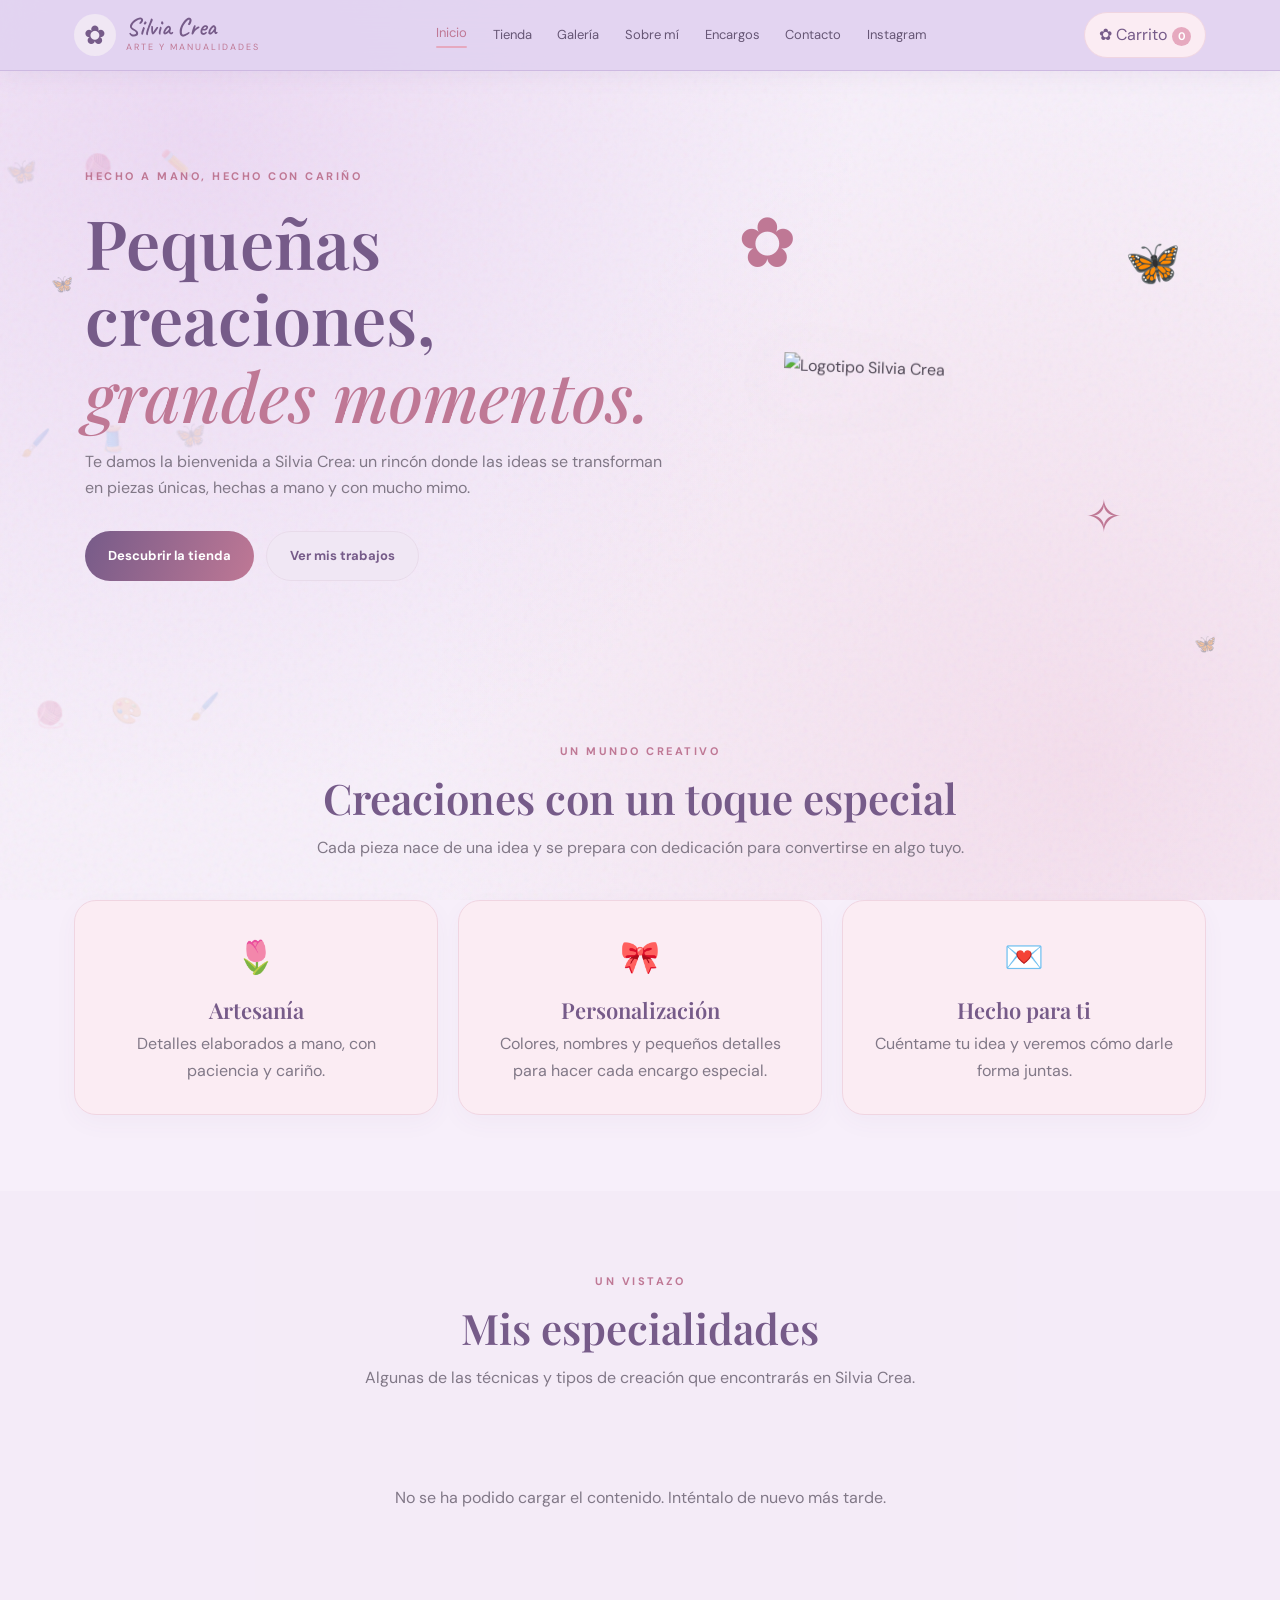
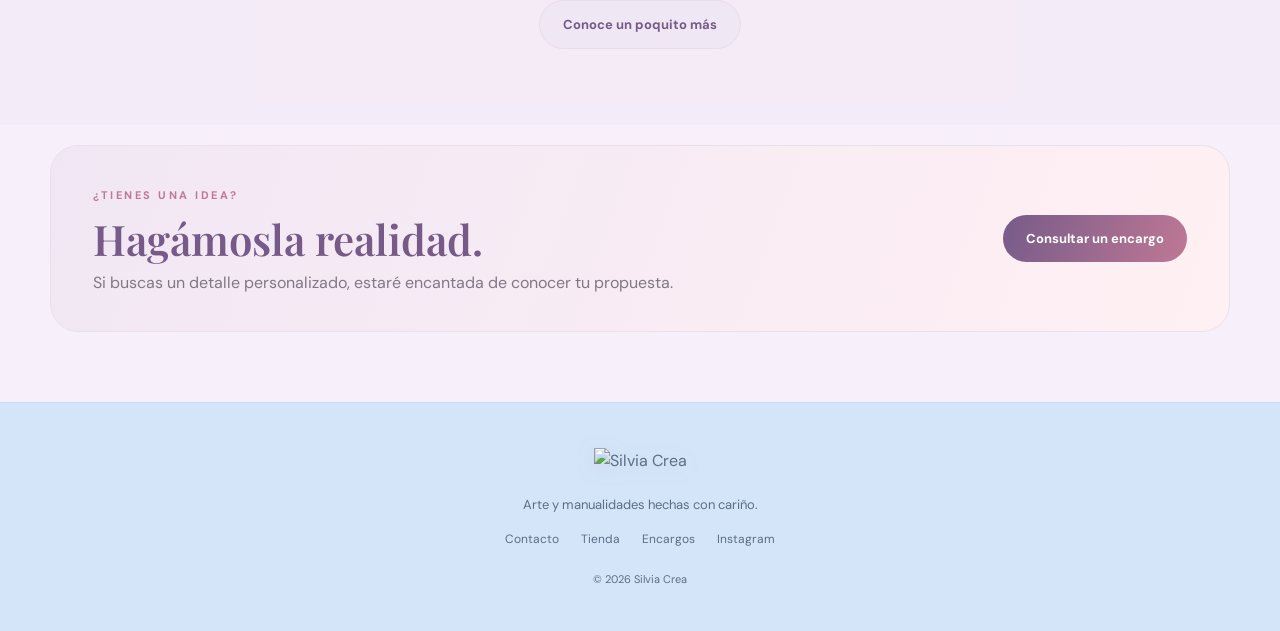
==== index.html @ 859cb77c "Add files via upload" ====
<!doctype html>
<html lang="es">
<head>
 <meta charset="utf-8">
 <meta name="viewport" content="width=device-width, initial-scale=1">
 <meta name="theme-color" content="#fbf5fb">
 <meta name="description" content="Silvia Crea: arte, manualidades y creaciones personalizadas hechas a mano.">
 <title>Inicio | Silvia Crea</title>
 <link rel="preconnect" href="https://fonts.googleapis.com">
 <link rel="preconnect" href="https://fonts.gstatic.com" crossorigin>
 <link href="https://fonts.googleapis.com/css2?family=DM+Sans:wght@400;500;600;700&family=Playfair+Display:ital,wght@0,500;0,600;0,700;1,500;1,600&family=Caveat:wght@500;600;700&display=swap" rel="stylesheet">
 <link rel="stylesheet" href="css/estilos.css">
</head>
<body data-page="home">

<a class="skip-link" href="#contenido">Saltar al contenido</a>
<header class="site-header">
 <div class="header-inner">
 <a class="brand" href="index.html" aria-label="Silvia Crea, inicio"><span class="brand-mark">✿</span><span><strong>Silvia Crea</strong><small>Arte y manualidades</small></span></a>
 <button class="menu-toggle" type="button" aria-expanded="false" aria-label="Abrir menú"><span></span><span></span><span></span></button>
 <nav class="main-nav" aria-label="Navegación principal"><a href="index.html" aria-current="page">Inicio</a><a href="tienda.html">Tienda</a><a href="galeria.html">Galería</a><a href="sobre-mi.html">Sobre mí</a><a href="encargos.html">Encargos</a><a href="contacto.html">Contacto</a><a href="https://www.instagram.com/silviiacrea" target="_blank" rel="noopener noreferrer">Instagram</a></nav>
 <button class="cart-trigger" type="button" data-open-cart aria-label="Abrir carrito">♡ <span>Carrito</span><b class="cart-count">0</b></button>
 </div>
</header>

<main id="contenido">
<section class="hero">
 <div class="hero-copy">
 <span class="eyebrow">Hecho a mano, hecho con cariño</span>
 <h1>Pequeñas creaciones,<br><em>grandes momentos.</em></h1>
 <p>Te damos la bienvenida a Silvia Crea: un rincón donde las ideas se transforman en piezas únicas, hechas a mano y con mucho mimo.</p>
 <div class="hero-actions"><a class="btn btn-primary" href="tienda.html">Descubrir la tienda</a><a class="btn btn-soft" href="galeria.html">Ver mis trabajos</a></div>
 </div>
 <div class="hero-art" aria-label="Ilustración decorativa artesanal"><span class="art-flower">✿</span><span class="art-butterfly">🦋</span><img src="https://i.imgur.com/F84jcJa.png" alt="Logotipo Silvia Crea" class="hero-logo"><span class="art-spark">✧</span></div>
</section>
<section class="section intro-section">
 <div class="section-heading"><span class="eyebrow">Un mundo creativo</span><h2>Creaciones con un toque especial</h2><p>Cada pieza nace de una idea y se prepara con dedicación para convertirse en algo tuyo.</p></div>
 <div class="feature-grid">
 <article class="feature-card"><span>🌷</span><h3>Artesanía</h3><p>Detalles elaborados a mano, con paciencia y cariño.</p></article>
 <article class="feature-card"><span>🎀</span><h3>Personalización</h3><p>Colores, nombres y pequeños detalles para hacer cada encargo especial.</p></article>
 <article class="feature-card"><span>💌</span><h3>Hecho para ti</h3><p>Cuéntame tu idea y veremos cómo darle forma juntas.</p></article>
 </div>
</section>
<section class="section tinted">
 <div class="section-heading"><span class="eyebrow">Un vistazo</span><h2>Mis especialidades</h2><p>Algunas de las técnicas y tipos de creación que encontrarás en Silvia Crea.</p></div>
 <div id="specialties-grid" class="card-grid"><p class="loading-note">Cargando especialidades…</p></div>
 <div class="center-action"><a class="btn btn-soft" href="sobre-mi.html">Conoce un poquito más</a></div>
</section>
<section class="section cta-band"><div><span class="eyebrow">¿Tienes una idea?</span><h2>Hagámosla realidad.</h2><p>Si buscas un detalle personalizado, estaré encantada de conocer tu propuesta.</p></div><a class="btn btn-primary" href="encargos.html">Consultar un encargo</a></section>
</main>

<footer class="site-footer">
 <a class="footer-brand-img" href="index.html" aria-label="Inicio Silvia Crea"><img src="https://i.imgur.com/F84jcJa.png" alt="Silvia Crea" class="footer-logo"></a>
 <p>Arte y manualidades hechas con cariño.</p>
 <div class="footer-links"><a href="contacto.html">Contacto</a><a href="tienda.html">Tienda</a><a href="encargos.html">Encargos</a><a href="https://www.instagram.com/silviiacrea" target="_blank" rel="noopener noreferrer">Instagram</a></div>
 <small>© <span id="year"></span> Silvia Crea</small>
</footer>

<div class="butterfly butterfly-one" aria-hidden="true">🦋</div><div class="butterfly butterfly-two" aria-hidden="true">🦋</div>
<div class="drawer-backdrop" data-close-cart></div>
<aside class="cart-drawer" aria-label="Carrito" aria-hidden="true">
 <div class="drawer-head"><div><span class="eyebrow">Tus favoritos</span><h2>Mi carrito</h2></div><button type="button" class="icon-button" data-close-cart aria-label="Cerrar carrito">×</button></div>
 <div id="cart-items" class="cart-items"><p class="empty-cart">Todavía no has añadido productos.</p></div>
 <div class="cart-summary"><div class="summary-line"><span>Unidades</span><strong id="cart-units">0</strong></div><div class="summary-line total-line"><span>Total estimado</span><strong id="cart-total">0,00 €</strong></div><p>Los gastos de envío se concretarán personalmente. El envío de la solicitud no implica ningún pago.</p><button type="button" class="btn btn-primary full-width" id="continue-order">Continuar con la solicitud</button></div>
</aside>
<div class="modal-backdrop" id="product-modal" aria-hidden="true"><div class="product-modal" role="dialog" aria-modal="true" aria-labelledby="modal-title"><button type="button" class="icon-button modal-close" data-close-modal aria-label="Cerrar">×</button><img id="modal-image" alt=""><div class="modal-copy"><span class="eyebrow">Silvia Crea</span><h2 id="modal-title"></h2><p id="modal-description"></p><strong id="modal-price"></strong><button type="button" class="btn btn-primary" id="modal-add">Añadir al carrito</button></div></div></div>
<div class="toast" id="toast" role="status" aria-live="polite"></div>
<script src="js/config.js"></script><script src="js/app.js"></script>
</body></html>
---- css/estilos.css ----
:root{--lilac:#b99acb;--lilac-dark:#765b89;--lilac-pale:#f0e7f4;--pink:#e6a9bf;--pink-dark:#bf7895;--pink-soft:#fbecf3;--blue-pastel:#d4e5f9;--white-lilac:#f7f0fb;--cream:#fffaf5;--ink:#514957;--muted:#817887;--line:#eadfea;--white:#fff;--shadow:0 18px 50px rgba(107,78,117,.10);--serif:"Playfair Display",Georgia,serif;--sans:"DM Sans",Arial,sans-serif;--script:"Caveat",cursive}   
*{box-sizing:border-box}html{scroll-behavior:smooth}  

body{  
 margin:0;  
 background-color: #f7effa;  
 background-image: url("data:image/svg+xml,%3Csvg viewBox='0 0 200 200' xmlns='http://www.w3.org/2000/svg'%3E%3Cfilter id='noise'%3E%3CfeTurbulence type='fractalNoise' baseFrequency='0.9' numOctaves='3' stitchTiles='stitch'/%3E%3C/filter%3E%3Crect width='100%25' height='100%25' filter='url(%23noise)' opacity='0.06'/%3E%3C/svg%3E"), radial-gradient(circle at 15% 15%, rgba(220,185,235,0.4), transparent 50%), radial-gradient(circle at 85% 85%, rgba(240,195,215,0.4), transparent 50%);  
 background-attachment: fixed;  
 color:var(--ink);  
 font-family:var(--sans);  
 line-height:1.65;  
 overflow-x:hidden;  
}  
body:before{content:"";position:fixed;inset:0;pointer-events:none;opacity:.16;background-image:radial-gradient(#b99acb .7px,transparent .7px);background-size:18px 18px;z-index:-1}  
a{color:inherit;text-decoration:none}  
button,input,textarea{font:inherit}  
button{cursor:pointer}  
.skip-link{position:absolute;left:-999px;top:8px;background:#fff;padding:10px;z-index:999}  
.skip-link:focus{left:8px}  
  
.site-header{position:relative;z-index:50;background:rgba(226,211,241,.94);backdrop-filter:blur(16px);border-bottom:1px solid rgba(192,169,215,.65);box-shadow:0 5px 22px rgba(112,84,139,.07)}  
.header-inner{max-width:1180px;margin:auto;padding:12px 24px;display:flex;align-items:center;gap:26px}
.brand{display:flex;align-items:center;gap:10px;min-width:205px}
.brand-mark{width:42px;height:42px;border-radius:50%;display:grid;place-items:center;background:var(--lilac-pale);color:var(--lilac-dark);font-size:26px}
.brand strong{display:block;font:600 25px var(--script);color:var(--lilac-dark);line-height:1}
.brand small{display:block;font-size:9px;letter-spacing:2px;text-transform:uppercase;color:var(--pink-dark)}
.main-nav{display:flex;align-items:center;justify-content:center;gap:clamp(12px,2vw,26px);flex:1}
.main-nav a{font-size:13px;color:#665c6b;transition:.2s}
.main-nav a:hover,.main-nav a[aria-current=page]{color:var(--pink-dark)}
.main-nav a[aria-current=page]:after{content:"";display:block;height:2px;background:var(--pink);margin-top:3px;border-radius:2px}
.cart-trigger{border:1px solid #f0d5e1;background:var(--pink-soft);border-radius:30px;padding:9px 14px;color:var(--lilac-dark);white-space:nowrap;transition:transform 0.2s}
.cart-trigger:hover{transform:scale(1.03)}
.cart-trigger b,.cart-count{display:inline-grid;place-items:center;min-width:19px;height:19px;border-radius:50%;background:var(--pink);color:white;font-size:11px;margin-left:5px}
.menu-toggle{display:none;border:0;background:none;padding:8px}
.menu-toggle span{display:block;width:23px;height:2px;background:var(--lilac-dark);margin:5px}   
.hero{max-width:1180px;min-height:590px;margin:auto;padding:85px 35px 75px;display:grid;grid-template-columns:1.1fr .9fr;align-items:center;gap:40px}
.eyebrow{font-size:11px;letter-spacing:2.5px;text-transform:uppercase;color:var(--pink-dark);font-weight:700}
.hero h1,.page-hero h1{font:600 clamp(42px,5.4vw,68px)/1.12 var(--serif);color:var(--lilac-dark);margin:16px 0}
.hero h1 em{color:var(--pink-dark);font-weight:500}
.hero-copy>p,.page-hero p{max-width:590px;color:var(--muted);font-size:16px}
.hero-actions{display:flex;gap:12px;flex-wrap:wrap;margin-top:30px}
.btn{display:inline-flex;align-items:center;justify-content:center;border:0;border-radius:30px;padding:13px 23px;font-size:13px;font-weight:700;transition:transform .2s,box-shadow .2s}
.btn:hover{transform:translateY(-2px);box-shadow:0 9px 22px rgba(118,91,137,.17)}
.btn-primary{color:#fff;background:linear-gradient(110deg,var(--lilac-dark),var(--pink-dark))}
.btn-soft{background:var(--lilac-pale);color:var(--lilac-dark);border:1px solid #e8dbea}
.hero-art{height:390px;position:relative;display:grid;place-items:center}
.hero-logo{max-width:340px;width:85%;height:auto;filter:drop-shadow(0 15px 35px rgba(107,78,117,0.15));transform:rotate(2deg);transition:transform 0.4s ease;position:relative;z-index:2}
.hero-logo:hover{transform:rotate(-1deg) scale(1.03)}
.art-flower,.art-butterfly,.art-spark{position:absolute;color:var(--pink-dark);font-size:70px;z-index:1}
.art-flower{top:10px;left:5%}
.art-butterfly{right:3%;top:50px;font-size:45px}
.art-spark{bottom:12px;right:15%;font-size:45px}
.section{padding:76px 24px;max-width:1180px;margin:auto}
.section-heading{text-align:center;max-width:680px;margin:0 auto 38px}
.section-heading h2,.cta-band h2,.about-copy h2,.contact-card h2{font:600 clamp(30px,3.4vw,42px)/1.2 var(--serif);color:var(--lilac-dark);margin:9px 0 12px}
.section-heading p,.feature-card p,.step-card p,.note-panel p{color:var(--muted);margin:0}
.feature-grid{display:grid;grid-template-columns:repeat(3,1fr);gap:20px}
.feature-card{background:var(--pink-soft);border:1px solid #f0d5e1;border-radius:22px;padding:30px;text-align:center;box-shadow:0 8px 25px rgba(107,78,117,.04)}
.feature-card>span{font-size:32px}
.feature-card h3,.order-steps .step-card h2{font:600 22px var(--serif);color:var(--lilac-dark);margin:12px 0 6px}
.tinted{max-width:none;background:rgba(240,231,244,.48);padding-left:max(24px,calc((100% - 1132px)/2));padding-right:max(24px,calc((100% - 1132px)/2))}
.card-grid{display:grid;grid-template-columns:repeat(3,minmax(0,1fr));gap:22px}  

.featured-label,.offer-label{position:absolute;z-index:3;top:12px;padding:6px 11px;border-radius:20px;font-size:11px;font-weight:700;letter-spacing:.02em;box-shadow:0 3px 10px rgba(90,65,105,.10);pointer-events:none}   
.featured-label{left:12px;background:#eadcf3;color:#76538a}   
.offer-label{right:12px;background:#ffead8;color:#a65e2d} 

.item-card{position:relative;border:1px solid var(--line);border-radius:20px;overflow:hidden;box-shadow:0 9px 25px rgba(107,78,117,.06);transition:transform .25s,box-shadow .25s;cursor:pointer}  
.item-card:hover{transform:translateY(-4px);box-shadow:var(--shadow)}
.item-card:nth-child(odd){background:var(--pink-soft);border-color:#f0d5e1}
.item-card:nth-child(even){background:var(--lilac-pale);border-color:var(--line)}
.image-wrapper{width:100%;aspect-ratio:4/3;overflow:hidden;background:var(--lilac-pale);display:block}  
.item-image{width:100%;height:100%;object-fit:cover;transition:transform 4.5s ease-out}  
.item-card:hover .item-image{transform:scale(1.05)}  
.item-image.placeholder{display:flex;align-items:center;justify-content:center;background:var(--lilac-pale)}  
.item-content{padding:20px;position:relative;z-index:2;background:transparent}
.item-content h3{font:600 22px var(--serif);color:var(--lilac-dark);margin:0 0 7px}
.item-content p{font-size:13px;color:var(--muted);margin:0 0 15px}
.item-bottom{display:flex;align-items:center;justify-content:space-between;gap:10px}
.price{font-weight:700;color:var(--pink-dark)}
.mini-btn{border:1px solid #e8dbea;border-radius:25px;background:#fbf6fc;color:var(--lilac-dark);padding:8px 13px;font-size:12px;font-weight:700}
.item-actions{display:flex;justify-content:center;align-items:center;gap:12px;flex-wrap:nowrap;margin-top:12px;margin-bottom:6px}   
.item-actions .mini-btn{display:inline-flex;align-items:center;justify-content:center;min-width:112px;white-space:nowrap} 
.center-action{text-align:center;margin-top:32px}
.cta-band{display:flex;align-items:center;justify-content:space-between;gap:24px;background:linear-gradient(110deg,#f1e7f4,#fff0f3);border:1px solid var(--line);border-radius:28px;padding:35px 42px;margin-top:20px;margin-bottom:70px}
.cta-band h2{margin:6px 0}
.cta-band p{margin:0;color:var(--muted)}
.page-hero{text-align:center;padding:78px 24px 45px;background:linear-gradient(180deg,rgba(241,231,244,.55),transparent)}
.page-hero h1{font-size:clamp(42px,5vw,58px)}
.page-hero p{margin:0 auto}
.shop-toolbar{display:flex;justify-content:space-between;align-items:center;gap:15px;margin-bottom:25px;color:var(--muted);font-size:13px}
.text-button{border:0;background:none;color:var(--lilac-dark);font-weight:700}
.product-grid{grid-template-columns:repeat(3,minmax(0,1fr))}
.note-panel{max-width:850px;text-align:center;background:var(--blue-pastel);border:1px solid #c8dbf2;border-radius:26px;padding:38px;margin-bottom:70px;box-shadow:var(--shadow)}
.note-panel h2{font:600 30px var(--serif);color:var(--lilac-dark);margin:0 0 10px}
.note-panel .btn{margin-top:20px}
.gallery-grid{grid-template-columns:repeat(3,minmax(0,1fr))}
.gallery-card{cursor:pointer}
.gallery-card .image-wrapper{aspect-ratio:1/1}
.about-layout{display:grid;grid-template-columns:.9fr 1.1fr;align-items:center;gap:65px}
.about-art{min-height:370px;border-radius:45% 45% 35% 35%;background:linear-gradient(145deg,#f0e4f3,#fff0f2);position:relative;display:grid;place-items:center}
.about-note{font:600 48px/1.05 var(--script);color:var(--lilac-dark);text-align:center;transform:rotate(-7deg)}
.about-note em{color:var(--pink-dark)}
.about-flower,.about-butterfly{position:absolute;font-size:70px;color:var(--pink)}
.about-flower{left:10%;top:12%}
.about-butterfly{right:8%;bottom:12%}
.about-copy p{color:var(--muted);margin:15px 0}
.about-copy .btn{margin-top:10px}
.order-steps{display:grid;grid-template-columns:repeat(3,1fr);gap:20px}
.order-steps .step-card{border:1px solid var(--line);border-radius:22px;padding:30px;text-align:center;box-shadow:0 8px 25px rgba(107,78,117,.04)}
.order-steps .step-card:nth-child(1){background:var(--lilac-pale)}
.order-steps .step-card:nth-child(2){background:var(--pink-soft);border-color:#f0d5e1}
.order-steps .step-card:nth-child(3){background:var(--lilac-pale)}
.step-number{display:inline-grid;place-items:center;width:42px;height:42px;border-radius:50%;background:#fff;color:var(--lilac-dark);font-weight:700;box-shadow:0 3px 10px rgba(0,0,0,.03)}
.contact-layout{display:grid;grid-template-columns:.9fr 1.1fr;gap:35px;align-items:start}
.contact-card{background:var(--lilac-pale);border:1px solid var(--line);border-radius:24px;padding:32px;box-shadow:0 8px 28px rgba(107,78,117,.05)}
.contact-card p{color:var(--muted)}
.contact-email{display:inline-block;color:var(--pink-dark);font-weight:700;font-size:18px;margin:10px 0}
.small-note{font-size:12px}
.form-card{background:var(--pink-soft);border:1px solid #f0d5e1;border-radius:24px;padding:32px;box-shadow:0 8px 28px rgba(107,78,117,.05)}
.form-card label{display:block;font-size:13px;font-weight:700;color:var(--lilac-dark);margin-bottom:16px}
.form-card input,.form-card textarea{display:block;width:100%;margin-top:7px;border:1px solid var(--line);border-radius:12px;padding:12px 14px;background:#ffffff;color:var(--ink);outline:none}
.form-card input:focus,.form-card textarea:focus{border-color:var(--lilac);box-shadow:0 0 0 3px rgba(185,154,203,.15)}
.form-status{font-size:13px;color:var(--lilac-dark)}
.site-footer{text-align:center;padding:45px 20px 40px;background:var(--blue-pastel);border-top:1px solid #c8dbf2;color:#5a6e85}
.footer-logo{max-width:160px;height:auto;margin-bottom:15px;transition:transform 0.3s ease;filter:drop-shadow(0 4px 10px rgba(107,78,117,0.1))}
.footer-brand-img{display:inline-block}
.footer-brand-img:hover .footer-logo{transform:scale(1.05)}
.site-footer p{margin:4px 0 15px;font-size:13px}
.footer-links{display:flex;justify-content:center;gap:22px;font-size:12px;margin-bottom:15px}
.site-footer small{font-size:11px}
.butterfly{position:fixed;z-index:0;pointer-events:none;opacity:.25;font-size:18px;animation:floaty 22s ease-in-out infinite}
.butterfly-one{left:4%;top:30%}
.butterfly-two{right:5%;top:70%;animation-delay:-11s}
@keyframes floaty{0%,100%{transform:translate(0,0) rotate(-8deg)}50%{transform:translate(35px,-45px) rotate(12deg)}}
.drawer-backdrop,.modal-backdrop{position:fixed;inset:0;background:rgba(48,36,53,.35);z-index:90;opacity:0;visibility:hidden;transition:.25s}
.drawer-backdrop.open,.modal-backdrop.open{opacity:1;visibility:visible}
.cart-drawer{position:fixed;right:0;top:0;height:100dvh;width:min(460px,100%);background:#fffafc;z-index:100;transform:translateX(105%);transition:transform .3s;display:flex;flex-direction:column;padding:25px;box-shadow:-15px 0 45px rgba(67,47,73,.12)}
.cart-drawer.open{transform:translateX(0)}
.drawer-head{display:flex;justify-content:space-between;align-items:center;border-bottom:1px solid var(--line);padding-bottom:17px}
.drawer-head h2{font:600 30px var(--serif);color:var(--lilac-dark);margin:0}
.icon-button{border:0;background:var(--lilac-pale);color:var(--lilac-dark);width:38px;height:38px;border-radius:50%;font-size:25px}
.cart-items{overflow:auto;flex:1;padding:15px 0}
.empty-cart{color:var(--muted);text-align:center;padding:35px 10px}
.cart-row{padding:15px 0;border-bottom:1px solid var(--line)}
.cart-row-top{display:flex;justify-content:space-between;gap:12px}
.cart-row strong{color:var(--lilac-dark)}
.cart-row small{color:var(--muted)}
.cart-row-controls{display:flex;align-items:center;gap:8px;margin-top:10px}
.cart-row-controls button{border:1px solid var(--line);background:#fff;border-radius:8px;padding:3px 10px;color:var(--lilac-dark)}
.cart-row textarea{width:100%;margin-top:10px;border:1px solid var(--line);border-radius:10px;padding:9px;resize:vertical}
.cart-summary{border-top:1px solid var(--line);padding-top:17px}
.summary-line{display:flex;justify-content:space-between;color:var(--muted);font-size:14px}
.summary-line strong{color:var(--lilac-dark)}
.total-line{font-size:17px;margin:8px 0}
.cart-summary p{font-size:11px;color:var(--muted)}
.full-width{width:100%}
.modal-backdrop{z-index:120;display:grid;place-items:center;padding:20px}
.product-modal{position:relative;max-width:780px;width:100%;background:#fff;border-radius:24px;overflow:hidden;display:grid;grid-template-columns:1fr 1fr;box-shadow:var(--shadow)}
.product-modal>img{width:100%;height:100%;min-height:320px;object-fit:cover;background:var(--lilac-pale)}
.modal-copy{padding:38px}
.modal-copy h2{font:600 30px var(--serif);color:var(--lilac-dark)}
.modal-copy p{color:var(--muted);white-space:pre-line}
.modal-copy strong{display:block;color:var(--pink-dark);font-size:20px;margin:20px 0}
.modal-close{position:absolute;right:12px;top:12px;z-index:2}
.toast{position:fixed;bottom:25px;left:50%;transform:translate(-50%,20px);opacity:0;pointer-events:none;background:var(--lilac-dark);color:#fff;padding:11px 20px;border-radius:30px;z-index:150;transition:.25s;font-size:13px}
.toast.show{opacity:1;transform:translate(-50%,0)}
.loading-note{grid-column:1/-1;text-align:center;color:var(--muted);padding:40px}   
@media(max-width:900px){.header-inner{gap:12px}.brand{min-width:170px}.main-nav{gap:12px}.main-nav a{font-size:12px}.hero{min-height:500px}.card-grid,.product-grid,.gallery-grid{grid-template-columns:repeat(2,minmax(0,1fr))}}   
  
@media(max-width:700px){  
 .header-inner{padding:10px 16px;justify-content:space-between;flex-wrap:wrap;}  
 .brand{min-width:0;}  
 .menu-toggle{display:block; order:2;}  
 .cart-trigger{margin-left:auto; padding:8px 11px; order:1; margin-right: 15px;}  
 .cart-trigger span{display:none;}  
 .main-nav{  
  display:none;width:100%;order:3;background:rgba(226,211,241,0.96);padding:16px 12px;margin-top:15px;border-radius:20px;border:1px solid rgba(192,169,215,0.7);box-shadow:0 10px 25px rgba(112,84,139,0.15);flex-direction:column;align-items:stretch;gap:8px;  
 }  
 .main-nav.open{display:flex;}  
 .main-nav a{  
  padding:12px 16px;font-size:15px;text-align:center;background:var(--white-lilac);border-radius:14px;font-weight:600;color:#765b89;border:1px solid #eadcf5;transition:background 0.2s, color 0.2s, transform 0.2s;  
 }  
 .main-nav a[aria-current=page]:after{display:none;}  
 .main-nav a:hover, .main-nav a[aria-current=page] {background:#eadcf5;color:var(--lilac-dark);transform:scale(1.02);}  
 .hero{grid-template-columns:1fr;padding:60px 24px 35px;gap:10px;text-align:center}
 .hero-copy>p{margin:0 auto}
 .hero-actions{justify-content:center}
 .hero-art{height:300px}
 .hero-logo{max-width:260px}
 .art-flower{font-size:50px}
 .section{padding:55px 20px}
 .feature-grid,.order-steps{grid-template-columns:1fr}
 .item-card{max-width:480px;width:100%;margin:auto}
 .shop-toolbar{align-items:flex-start;flex-direction:column}
 .cta-band{margin:0 18px 50px;display:block;text-align:center;padding:30px 22px}
 .cta-band .btn{margin-top:20px}
 .about-layout,.contact-layout{grid-template-columns:1fr;gap:28px}
 .about-art{min-height:270px;max-width:430px;width:100%;margin:auto}
 .page-hero{padding:58px 20px 30px}
 .contact-card,.form-card{padding:25px}
 .product-modal{grid-template-columns:1fr;max-height:90dvh;overflow:auto}
 .product-modal>img{height:220px;min-height:0}
 .modal-copy{padding:25px}
 .modal-copy h2{font-size:25px}
 .butterfly{display:none}  
}   
@media(prefers-reduced-motion:reduce){*,*::before,*::after{scroll-behavior:auto!important;animation-duration:.01ms!important;animation-iteration-count:1!important;transition-duration:.01ms!important}}   
  
.card-grid.has-slider,.product-grid.has-slider,.gallery-grid.has-slider{display:flex;flex-wrap:nowrap;justify-content:flex-start;gap:24px;overflow-x:auto;overflow-y:hidden;scrollbar-width:thin;scrollbar-color:#cbb4d7 #f3edf5;padding:12px 4px 18px;}   
.card-grid.is-centered,.product-grid.is-centered,.gallery-grid.is-centered{display:flex;flex-wrap:wrap;justify-content:center;gap:24px;overflow:visible;padding:12px 4px 18px;}   
.card-grid.has-slider .item-card,.product-grid.has-slider .item-card,.gallery-grid.has-slider .item-card{flex:0 0 calc((100% - 48px)/3);min-width:260px;max-width:none;margin:0;}   
.card-grid.is-centered .item-card,.product-grid.is-centered .item-card,.gallery-grid.is-centered .item-card{flex:0 1 calc((100% - 48px)/3);min-width:260px;max-width:360px;margin:0;}   
.item-card .item-bottom{justify-content:center;flex-wrap:wrap;gap:9px;}   
.item-card .detail-link{display:inline-flex;align-items:center;justify-content:center;margin-inline:auto;}   
.price{display:flex;align-items:center;justify-content:center;gap:7px;flex-wrap:wrap;}   
.price del,.modal-copy strong del{color:#958b98;font-size:.9em;font-weight:500;}   
.offer-price,.modal-copy strong span{color:#c87539;}   
.low-stock{display:inline-block;color:#a66a3d;background:#fff0e3;border-radius:20px;padding:4px 8px;font-size:10px;font-weight:700;}   
.stock-out{color:#a44d60;font-size:13px;font-weight:700;}   
.add-button{cursor:pointer;}   
.add-button:disabled{opacity:.45;cursor:not-allowed;}   
.shop-toolbar{justify-content:flex-end;}   
#modal-price{display:flex;align-items:center;gap:9px;flex-wrap:wrap;}   
@media(max-width:900px){.card-grid.has-slider .item-card,.product-grid.has-slider .item-card,.gallery-grid.has-slider .item-card{flex-basis:calc((100% - 24px)/2);}.card-grid.is-centered .item-card,.product-grid.is-centered .item-card,.gallery-grid.is-centered .item-card{flex-basis:calc((100% - 24px)/2);}}   
  
@media(max-width:700px){  
 .card-grid.has-slider, .product-grid.has-slider, .gallery-grid.has-slider,  
 .card-grid.is-centered, .product-grid.is-centered, .gallery-grid.is-centered {display: flex;flex-direction: column;align-items: center;overflow: visible;padding: 10px 0 20px;gap: 25px;}  
 .card-grid.has-slider .item-card, .product-grid.has-slider .item-card, .gallery-grid.has-slider .item-card,  
 .card-grid.is-centered .item-card, .product-grid.is-centered .item-card, .gallery-grid.is-centered .item-card {width: 100%;max-width: 420px;flex: none;margin: auto;}  
 .slider-btn { display: none !important; }  
 .item-card .item-bottom{justify-content:center;}  
}   
  
@media(prefers-reduced-motion:reduce){.item-card.is-featured{animation:none;}}   
  
.main-nav a{color:#665675;}   
body:after{content:"🦋 🧶 ✏️\A\A 🖌️ 🧵 🦋\A\A 🧶 🎨 🖌️";white-space:pre;position:fixed;inset:8vh 1.5vw auto;z-index:0;pointer-events:none;color:#a68dbd;font-size:clamp(17px,2vw,27px);line-height:8.5rem;opacity:.12;letter-spacing:1.2rem;transform:rotate(-3deg);}   
.site-header,.site-footer,.hero,.section,.page-hero,.cta-band{position:relative;z-index:1;}   
.butterfly{z-index:2;opacity:.34;color:#a78ac0;}   
.item-content p{display:-webkit-box;-webkit-box-orient:vertical;-webkit-line-clamp:3;line-clamp:3;overflow:hidden;min-height:calc(1.65em * 3);max-height:calc(1.65em * 3);margin-bottom:15px;}   
.item-meta{width:100%;justify-content:center;}   
.item-meta .price{width:100%;display:flex;align-items:center;justify-content:center;gap:9px;flex-wrap:nowrap;color:#b69bd2;font-size:18px;font-weight:800;}   
.item-meta .current-price{color:#b69bd2;font-weight:800;white-space:nowrap;}   
.item-meta .offer-price{color:var(--offer-orange);}   
.item-meta .old-price{color:#a79eaa;font-size:12px;font-weight:500;white-space:nowrap;}   
.item-meta .low-stock{order:-1;margin-right:2px;color:#a77d58;background:#fff0e2;padding:4px 8px;font-size:10px;}   
  
@media(max-width:700px){   
 body:after{font-size:17px;line-height:7rem;letter-spacing:.5rem;opacity:.09;}   
 .item-meta .price{gap:6px;font-size:17px;}   
 .item-meta .low-stock{font-size:9px;padding:4px 6px;}   
}   
@media(prefers-reduced-motion:reduce){.item-card.is-featured,.item-card.is-offer{animation:none;}}   
.item-meta .price{display:grid;grid-template-columns:minmax(0,1fr) auto minmax(0,1fr);width:100%;}   
.item-meta .low-stock{grid-column:1;justify-self:end;margin:0;}   
.item-meta .current-price{grid-column:2;justify-self:center;}   
.item-meta .old-price{grid-column:3;justify-self:start;}   
  
.item-meta{display:flex;width:100%;justify-content:center;align-items:center;min-height:34px;margin:7px 0 8px;}   
.item-meta .price{display:flex;width:100%;justify-content:center;align-items:center;gap:10px;flex-wrap:nowrap;text-align:center;color:#b69bd2;font-size:18px;font-weight:800;}   
.item-meta .current-price{color:#b69bd2;font-weight:800;white-space:nowrap;}   
.item-meta .current-price.offer-price{color:#eab17f;}   
.item-meta .old-price{color:#b69bd2;font-size:13px;font-weight:500;white-space:nowrap;}   
.stock-notice{display:flex;justify-content:center;align-items:center;min-height:29px;margin:0 0 9px;}   
.stock-notice .low-stock{color:#a77d58;background:#fff0e2;padding:5px 11px;font-size:10px;}   
.item-actions{margin-top:0;}   
.cart-drawer{position:fixed;right:0;top:0;bottom:0;height:100dvh;width:min(460px,100%);z-index:100;transform:translateX(105%);visibility:hidden;pointer-events:none;transition:transform .3s ease,visibility .3s ease;}   
.cart-drawer.open{transform:translateX(0);visibility:visible;pointer-events:auto;}   
.drawer-backdrop{position:fixed;inset:0;z-index:90;opacity:0;visibility:hidden;pointer-events:none;transition:opacity .25s ease,visibility .25s ease;}   
.drawer-backdrop.open{opacity:1;visibility:visible;pointer-events:auto;}   
@media(max-width:700px){.item-meta .price{font-size:17px;gap:8px;}.item-meta .old-price{font-size:12px;}}  
  
.slider-wrapper {position: relative;width: 100%;}  
.slider-btn {position: absolute;top: 50%;transform: translateY(-50%);background: #ffffff;border: 1px solid var(--line);color: var(--lilac-dark);border-radius: 50%;width: 44px;height: 44px;display: flex;align-items: center;justify-content: center;box-shadow: 0 4px 14px rgba(107, 78, 117, 0.12);z-index: 10;cursor: pointer;font-size: 16px;transition: background 0.2s ease, transform 0.2s ease;}  
.slider-btn:hover {background: var(--lilac-pale);transform: translateY(-50%) scale(1.05);}  
.slider-btn-left {left: -22px;}  
.slider-btn-right {right: -22px;}  
  
.empty-btn-style{font-size: 13px;font-weight: 700;color: var(--pink-dark);margin-left: auto;margin-right: 12px;padding: 6px 12px;border-radius: 20px;border: 1px solid var(--pink);background: #fff;transition: background 0.2s, transform 0.2s;}  
.empty-btn-style:hover{background: var(--lilac-pale);transform: translateY(-1px);}  
  
.confirm-modal {position: relative;max-width: 380px;width: 90%;background: #fff;border-radius: 24px;padding: 35px 25px;text-align: center;box-shadow: var(--shadow);border: 1px solid var(--line);}  
.confirm-modal h3 {font: 600 24px var(--serif);color: var(--lilac-dark);margin: 0 0 10px;}  
.confirm-modal p {color: var(--muted);font-size: 14px;margin-bottom: 25px;}  
.confirm-btns {display: flex;justify-content: center;gap: 15px;}  
  
@media (max-width: 900px) {  
 .slider-btn-left { left: -10px; }  
 .slider-btn-right { right: -10px; }  
}  
  
.item-card.is-featured {border: 2px solid #b69bd2;animation: latidoLila 2.5s ease-in-out infinite;}  
.item-card.is-offer {border: 2px solid #eab17f;animation: latidoNaranja 2.5s ease-in-out infinite;}  
.item-card.is-featured.is-offer {border-color: #eab17f;animation: latidoNaranja 2.5s ease-in-out infinite;}  
  
@keyframes latidoLila {  
 0% { box-shadow: 0 0 0 0 rgba(197, 169, 223, 0.4); }  
 50% { box-shadow: 0 0 12px 5px rgba(182, 155, 210, 0.7); }  
 100% { box-shadow: 0 0 0 0 rgba(197, 169, 223, 0.4); }  
}  
@keyframes latidoNaranja {  
 0% { box-shadow: 0 0 0 0 rgba(234, 177, 127, 0.4); }  
 50% { box-shadow: 0 0 12px 5px rgba(234, 177, 127, 0.7); }  
 100% { box-shadow: 0 0 0 0 rgba(234, 177, 127, 0.4); }  
}  
  
@media (min-width: 900px) {  
 @keyframes latidoLila {  
 0% { box-shadow: 0 0 0 0 rgba(182, 155, 210, 0.4); transform: scale(1); }  
 50% { box-shadow: 0 0 32px 14px rgba(182, 155, 210, 0.95); transform: scale(1.02); }  
 100% { box-shadow: 0 0 0 0 rgba(182, 155, 210, 0.4); transform: scale(1); }  
 }  
 @keyframes latidoNaranja {  
 0% { box-shadow: 0 0 0 0 rgba(234, 177, 127, 0.4); transform: scale(1); }  
 50% { box-shadow: 0 0 32px 14px rgba(234, 177, 127, 0.95); transform: scale(1.02); }  
 100% { box-shadow: 0 0 0 0 rgba(234, 177, 127, 0.4); transform: scale(1); }  
 }  
}
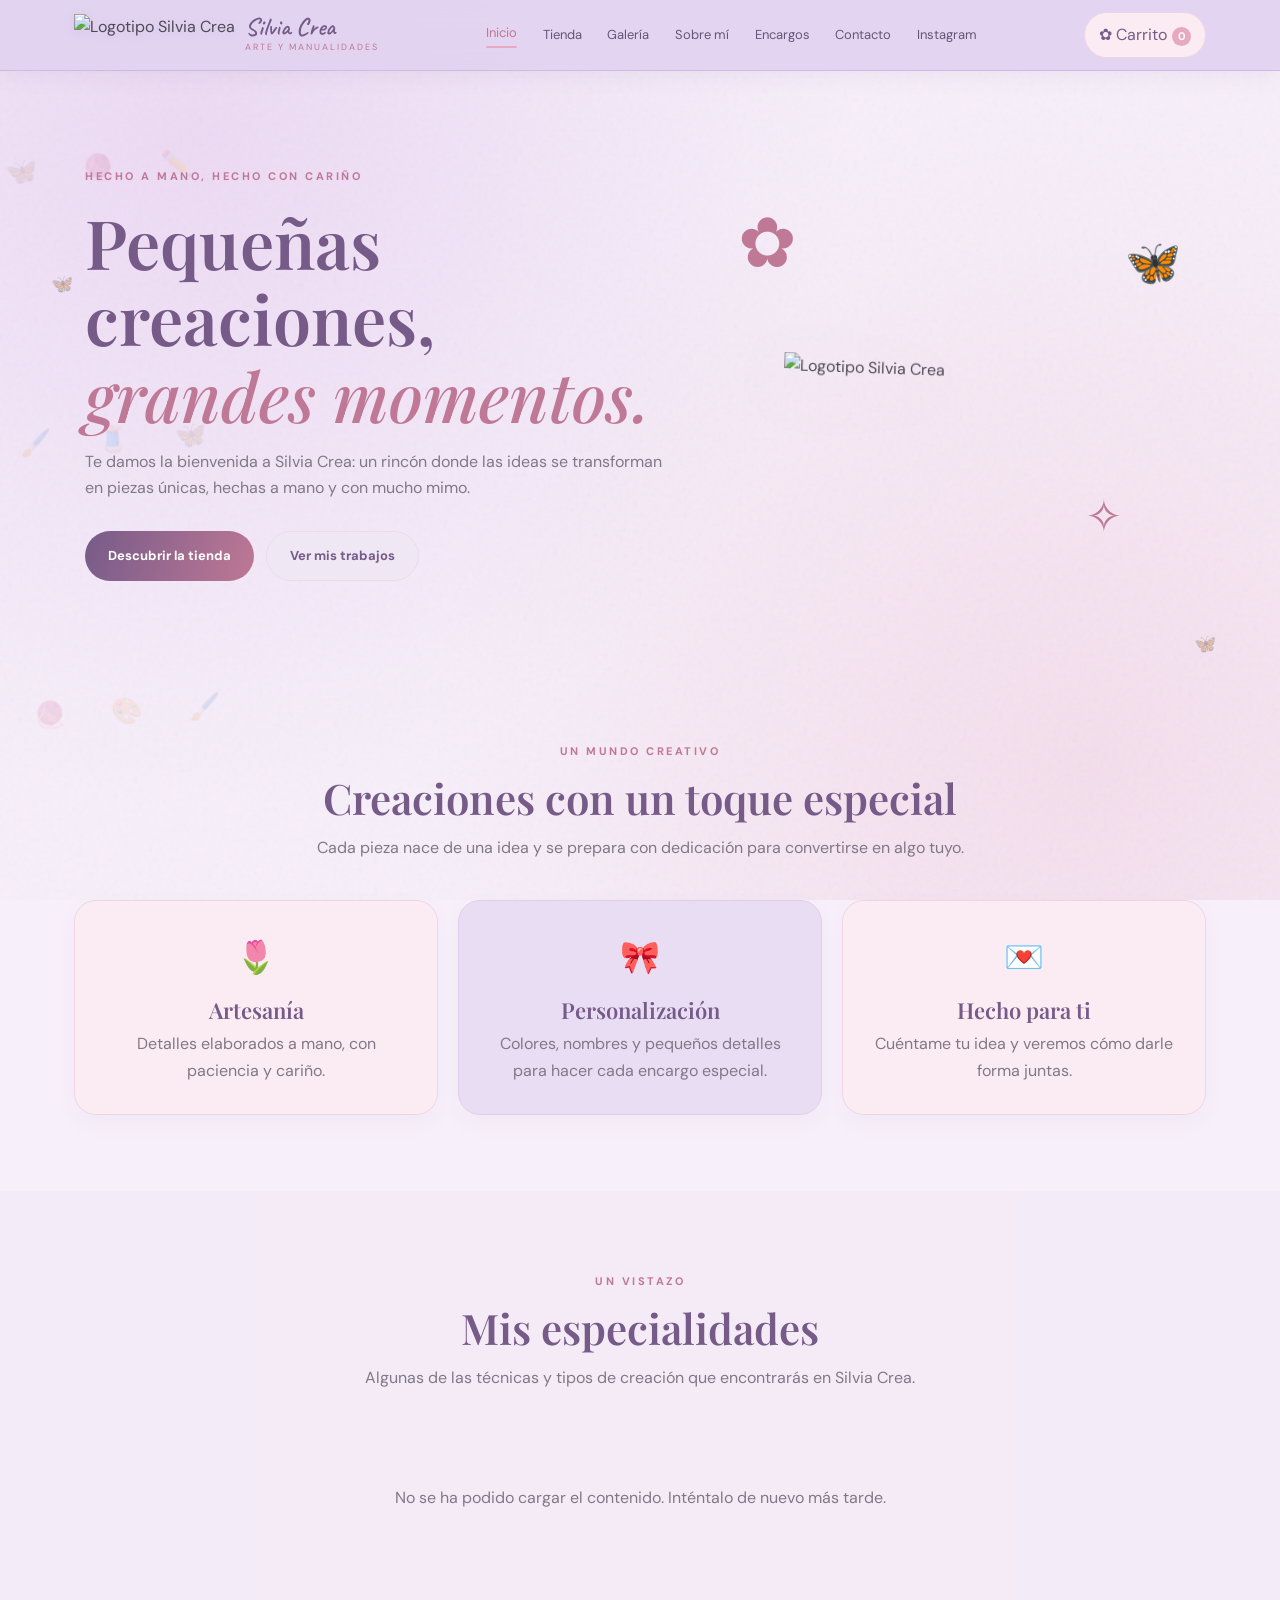
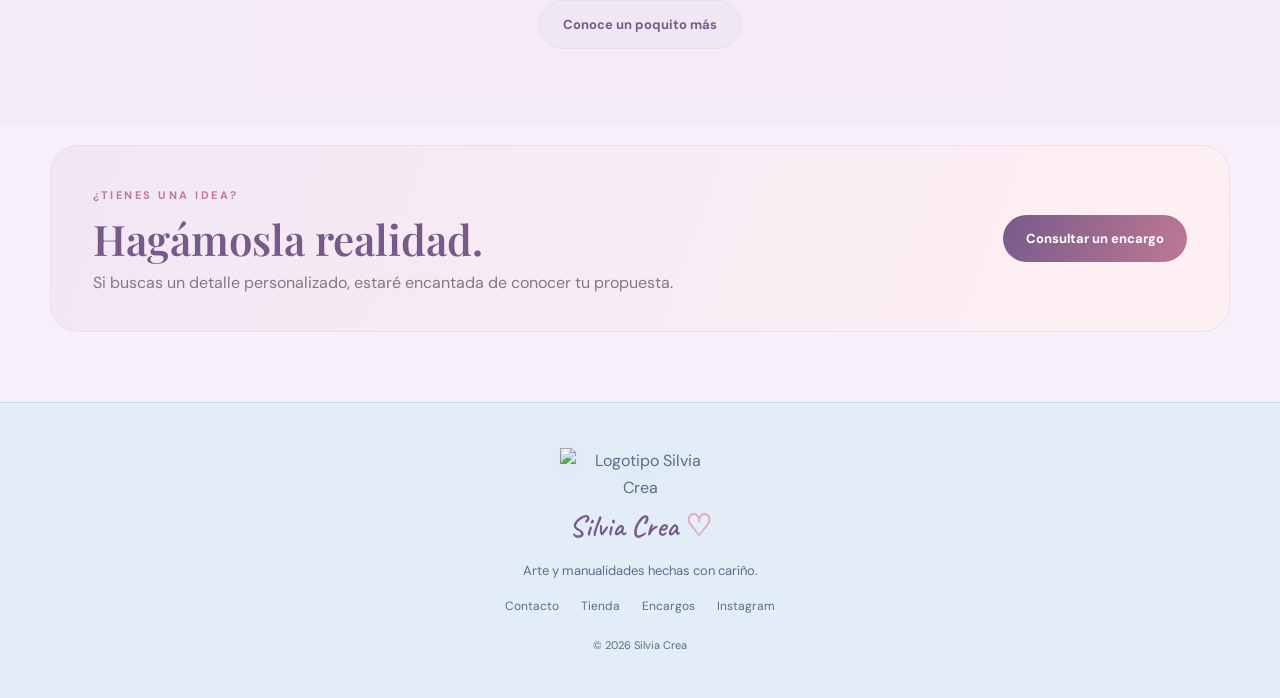
==== commit 15e20716: "Add files via upload" ====
--- a/index.html
+++ b/index.html
@@ -16,7 +16,7 @@
 <a class="skip-link" href="#contenido">Saltar al contenido</a>
 <header class="site-header">
  <div class="header-inner">
- <a class="brand" href="index.html" aria-label="Silvia Crea, inicio"><span class="brand-mark">✿</span><span><strong>Silvia Crea</strong><small>Arte y manualidades</small></span></a>
+ <a class="brand" href="index.html" aria-label="Silvia Crea, inicio"><img src="https://i.imgur.com/F84jcJa.png" alt="Logotipo Silvia Crea" class="header-logo"><span><strong>Silvia Crea</strong><small>Arte y manualidades</small></span></a>
  <button class="menu-toggle" type="button" aria-expanded="false" aria-label="Abrir menú"><span></span><span></span><span></span></button>
  <nav class="main-nav" aria-label="Navegación principal"><a href="index.html" aria-current="page">Inicio</a><a href="tienda.html">Tienda</a><a href="galeria.html">Galería</a><a href="sobre-mi.html">Sobre mí</a><a href="encargos.html">Encargos</a><a href="contacto.html">Contacto</a><a href="https://www.instagram.com/silviiacrea" target="_blank" rel="noopener noreferrer">Instagram</a></nav>
  <button class="cart-trigger" type="button" data-open-cart aria-label="Abrir carrito">♡ <span>Carrito</span><b class="cart-count">0</b></button>
@@ -50,7 +50,10 @@
 </main>
 
 <footer class="site-footer">
- <a class="footer-brand-img" href="index.html" aria-label="Inicio Silvia Crea"><img src="https://i.imgur.com/F84jcJa.png" alt="Silvia Crea" class="footer-logo"></a>
+ <a class="footer-brand-img" href="index.html" aria-label="Inicio Silvia Crea">
+   <img src="https://i.imgur.com/F84jcJa.png" alt="Logotipo Silvia Crea" class="footer-logo">
+   <span class="footer-brand">Silvia Crea <span>♡</span></span>
+ </a>
  <p>Arte y manualidades hechas con cariño.</p>
  <div class="footer-links"><a href="contacto.html">Contacto</a><a href="tienda.html">Tienda</a><a href="encargos.html">Encargos</a><a href="https://www.instagram.com/silviiacrea" target="_blank" rel="noopener noreferrer">Instagram</a></div>
  <small>© <span id="year"></span> Silvia Crea</small>
--- a/css/estilos.css
+++ b/css/estilos.css
@@ -1,4 +1,4 @@
-:root{--lilac:#b99acb;--lilac-dark:#765b89;--lilac-pale:#f0e7f4;--pink:#e6a9bf;--pink-dark:#bf7895;--pink-soft:#fbecf3;--blue-pastel:#d4e5f9;--white-lilac:#f7f0fb;--cream:#fffaf5;--ink:#514957;--muted:#817887;--line:#eadfea;--white:#fff;--shadow:0 18px 50px rgba(107,78,117,.10);--serif:"Playfair Display",Georgia,serif;--sans:"DM Sans",Arial,sans-serif;--script:"Caveat",cursive}   
+:root{--lilac:#b99acb;--lilac-dark:#765b89;--lilac-pale:#f0e7f4;--pink:#e6a9bf;--pink-dark:#bf7895;--pink-soft:#fbecf3;--blue-pastel:#e2edf8;--lilac-card:#e9ddf3;--white-lilac:#f7f0fb;--cream:#fffaf5;--ink:#514957;--muted:#817887;--line:#eadfea;--white:#fff;--shadow:0 18px 50px rgba(107,78,117,.10);--serif:"Playfair Display",Georgia,serif;--sans:"DM Sans",Arial,sans-serif;--script:"Caveat",cursive}   
 *{box-sizing:border-box}html{scroll-behavior:smooth}  
 
 body{  
@@ -21,7 +21,8 @@
 .site-header{position:relative;z-index:50;background:rgba(226,211,241,.94);backdrop-filter:blur(16px);border-bottom:1px solid rgba(192,169,215,.65);box-shadow:0 5px 22px rgba(112,84,139,.07)}  
 .header-inner{max-width:1180px;margin:auto;padding:12px 24px;display:flex;align-items:center;gap:26px}
 .brand{display:flex;align-items:center;gap:10px;min-width:205px}
-.brand-mark{width:42px;height:42px;border-radius:50%;display:grid;place-items:center;background:var(--lilac-pale);color:var(--lilac-dark);font-size:26px}
+.header-logo{height:42px;width:auto;object-fit:contain;filter:drop-shadow(0 2px 4px rgba(107,78,117,0.1));transition:transform 0.2s}
+.header-logo:hover{transform:scale(1.05)}
 .brand strong{display:block;font:600 25px var(--script);color:var(--lilac-dark);line-height:1}
 .brand small{display:block;font-size:9px;letter-spacing:2px;text-transform:uppercase;color:var(--pink-dark)}
 .main-nav{display:flex;align-items:center;justify-content:center;gap:clamp(12px,2vw,26px);flex:1}
@@ -55,7 +56,10 @@
 .section-heading h2,.cta-band h2,.about-copy h2,.contact-card h2{font:600 clamp(30px,3.4vw,42px)/1.2 var(--serif);color:var(--lilac-dark);margin:9px 0 12px}
 .section-heading p,.feature-card p,.step-card p,.note-panel p{color:var(--muted);margin:0}
 .feature-grid{display:grid;grid-template-columns:repeat(3,1fr);gap:20px}
-.feature-card{background:var(--pink-soft);border:1px solid #f0d5e1;border-radius:22px;padding:30px;text-align:center;box-shadow:0 8px 25px rgba(107,78,117,.04)}
+.feature-card{border:1px solid #f0d5e1;border-radius:22px;padding:30px;text-align:center;box-shadow:0 8px 25px rgba(107,78,117,.04)}
+.feature-card:nth-child(1){background:var(--pink-soft);border-color:#f0d5e1;}
+.feature-card:nth-child(2){background:var(--lilac-card);border-color:#dfceeb;}
+.feature-card:nth-child(3){background:var(--pink-soft);border-color:#f0d5e1;}
 .feature-card>span{font-size:32px}
 .feature-card h3,.order-steps .step-card h2{font:600 22px var(--serif);color:var(--lilac-dark);margin:12px 0 6px}
 .tinted{max-width:none;background:rgba(240,231,244,.48);padding-left:max(24px,calc((100% - 1132px)/2));padding-right:max(24px,calc((100% - 1132px)/2))}
@@ -68,7 +72,7 @@
 .item-card{position:relative;border:1px solid var(--line);border-radius:20px;overflow:hidden;box-shadow:0 9px 25px rgba(107,78,117,.06);transition:transform .25s,box-shadow .25s;cursor:pointer}  
 .item-card:hover{transform:translateY(-4px);box-shadow:var(--shadow)}
 .item-card:nth-child(odd){background:var(--pink-soft);border-color:#f0d5e1}
-.item-card:nth-child(even){background:var(--lilac-pale);border-color:var(--line)}
+.item-card:nth-child(even){background:var(--lilac-card);border-color:#dfceeb}
 .image-wrapper{width:100%;aspect-ratio:4/3;overflow:hidden;background:var(--lilac-pale);display:block}  
 .item-image{width:100%;height:100%;object-fit:cover;transition:transform 4.5s ease-out}  
 .item-card:hover .item-image{transform:scale(1.05)}  
@@ -108,12 +112,12 @@
 .about-copy .btn{margin-top:10px}
 .order-steps{display:grid;grid-template-columns:repeat(3,1fr);gap:20px}
 .order-steps .step-card{border:1px solid var(--line);border-radius:22px;padding:30px;text-align:center;box-shadow:0 8px 25px rgba(107,78,117,.04)}
-.order-steps .step-card:nth-child(1){background:var(--lilac-pale)}
+.order-steps .step-card:nth-child(1){background:var(--lilac-card);border-color:#dfceeb}
 .order-steps .step-card:nth-child(2){background:var(--pink-soft);border-color:#f0d5e1}
-.order-steps .step-card:nth-child(3){background:var(--lilac-pale)}
+.order-steps .step-card:nth-child(3){background:var(--lilac-card);border-color:#dfceeb}
 .step-number{display:inline-grid;place-items:center;width:42px;height:42px;border-radius:50%;background:#fff;color:var(--lilac-dark);font-weight:700;box-shadow:0 3px 10px rgba(0,0,0,.03)}
 .contact-layout{display:grid;grid-template-columns:.9fr 1.1fr;gap:35px;align-items:start}
-.contact-card{background:var(--lilac-pale);border:1px solid var(--line);border-radius:24px;padding:32px;box-shadow:0 8px 28px rgba(107,78,117,.05)}
+.contact-card{background:var(--lilac-card);border:1px solid #dfceeb;border-radius:24px;padding:32px;box-shadow:0 8px 28px rgba(107,78,117,.05)}
 .contact-card p{color:var(--muted)}
 .contact-email{display:inline-block;color:var(--pink-dark);font-weight:700;font-size:18px;margin:10px 0}
 .small-note{font-size:12px}
@@ -123,9 +127,11 @@
 .form-card input:focus,.form-card textarea:focus{border-color:var(--lilac);box-shadow:0 0 0 3px rgba(185,154,203,.15)}
 .form-status{font-size:13px;color:var(--lilac-dark)}
 .site-footer{text-align:center;padding:45px 20px 40px;background:var(--blue-pastel);border-top:1px solid #c8dbf2;color:#5a6e85}
-.footer-logo{max-width:160px;height:auto;margin-bottom:15px;transition:transform 0.3s ease;filter:drop-shadow(0 4px 10px rgba(107,78,117,0.1))}
-.footer-brand-img{display:inline-block}
+.footer-logo{max-width:160px;height:auto;margin-bottom:10px;transition:transform 0.3s ease;filter:drop-shadow(0 4px 10px rgba(107,78,117,0.1))}
+.footer-brand-img{display:inline-block;text-decoration:none}
 .footer-brand-img:hover .footer-logo{transform:scale(1.05)}
+.footer-brand{display:block;font:600 30px var(--script);color:var(--lilac-dark);line-height:1;margin-bottom:15px}
+.footer-brand span{color:var(--pink)}
 .site-footer p{margin:4px 0 15px;font-size:13px}
 .footer-links{display:flex;justify-content:center;gap:22px;font-size:12px;margin-bottom:15px}
 .site-footer small{font-size:11px}
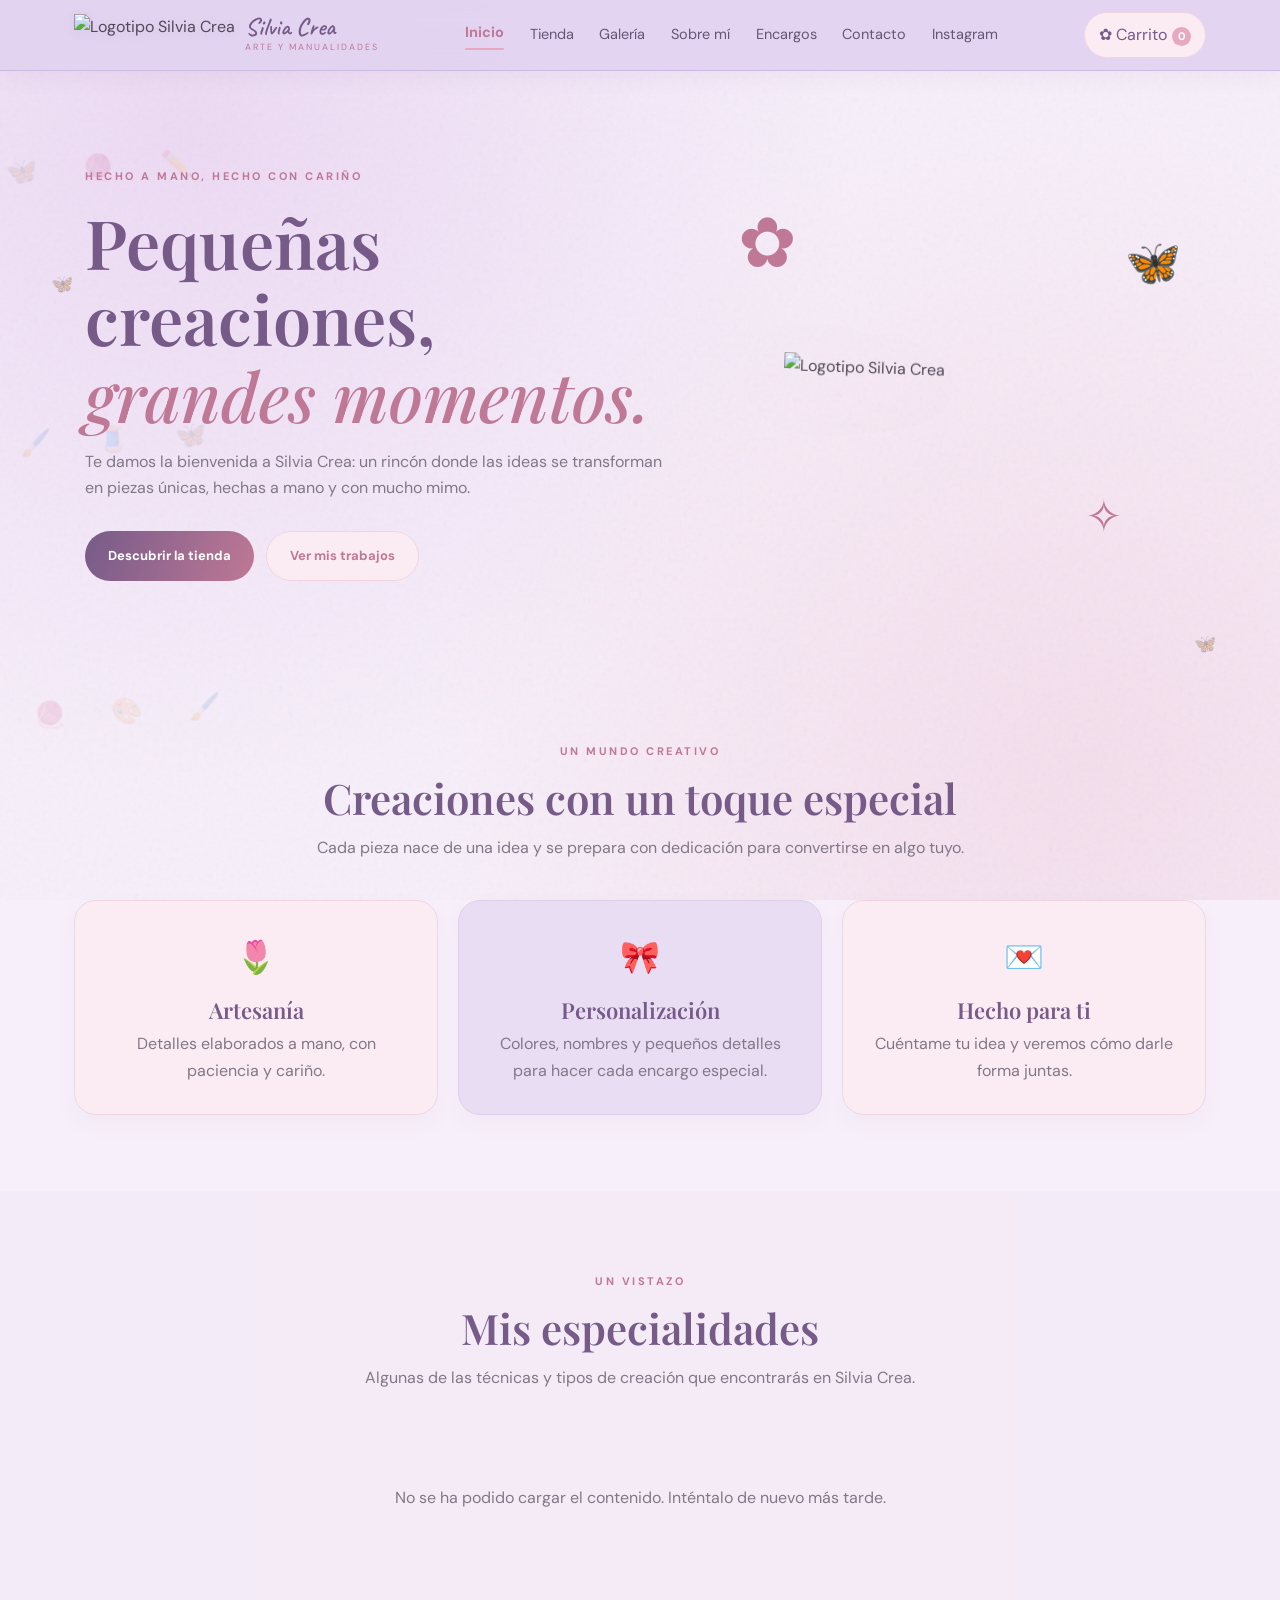
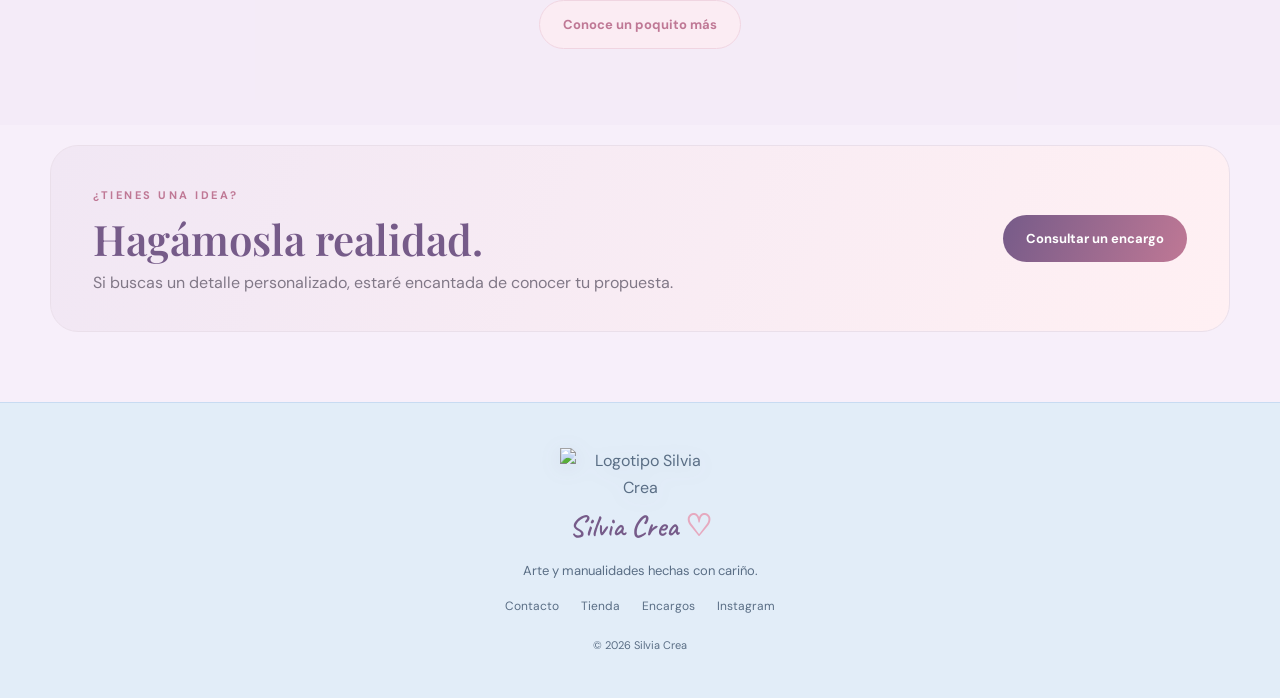
==== commit 75c8d395: "Add files via upload" ====
--- a/index.html
+++ b/index.html
@@ -66,7 +66,24 @@
  <div id="cart-items" class="cart-items"><p class="empty-cart">Todavía no has añadido productos.</p></div>
  <div class="cart-summary"><div class="summary-line"><span>Unidades</span><strong id="cart-units">0</strong></div><div class="summary-line total-line"><span>Total estimado</span><strong id="cart-total">0,00 €</strong></div><p>Los gastos de envío se concretarán personalmente. El envío de la solicitud no implica ningún pago.</p><button type="button" class="btn btn-primary full-width" id="continue-order">Continuar con la solicitud</button></div>
 </aside>
-<div class="modal-backdrop" id="product-modal" aria-hidden="true"><div class="product-modal" role="dialog" aria-modal="true" aria-labelledby="modal-title"><button type="button" class="icon-button modal-close" data-close-modal aria-label="Cerrar">×</button><img id="modal-image" alt=""><div class="modal-copy"><span class="eyebrow">Silvia Crea</span><h2 id="modal-title"></h2><p id="modal-description"></p><strong id="modal-price"></strong><button type="button" class="btn btn-primary" id="modal-add">Añadir al carrito</button></div></div></div>
+<div class="modal-backdrop" id="product-modal" aria-hidden="true">
+  <div class="product-modal" role="dialog" aria-modal="true" aria-labelledby="modal-title">
+    <button type="button" class="icon-button modal-close" data-close-modal aria-label="Cerrar">×</button>
+    <div class="modal-image-container">
+      <img id="modal-image" alt="">
+      <div id="modal-placeholder" class="placeholder" aria-hidden="true" style="display:none;">
+        <svg viewBox="0 0 24 24" width="60" height="60" stroke="#b69bd2" stroke-width="1.5" fill="none" stroke-linecap="round" stroke-linejoin="round"><path d="M23 19a2 2 0 0 1-2 2H3a2 2 0 0 1-2-2V8a2 2 0 0 1 2-2h4l2-3h6l2 3h4a2 2 0 0 1 2 2z"></path><circle cx="12" cy="13" r="4"></circle></svg>
+      </div>
+    </div>
+    <div class="modal-copy">
+      <span class="eyebrow">Silvia Crea</span>
+      <h2 id="modal-title"></h2>
+      <p id="modal-description"></p>
+      <strong id="modal-price"></strong>
+      <button type="button" class="btn btn-primary" id="modal-add">Añadir al carrito</button>
+    </div>
+  </div>
+</div>
 <div class="toast" id="toast" role="status" aria-live="polite"></div>
 <script src="js/config.js"></script><script src="js/app.js"></script>
 </body></html>
--- a/css/estilos.css
+++ b/css/estilos.css
@@ -1,4 +1,4 @@
-:root{--lilac:#b99acb;--lilac-dark:#765b89;--lilac-pale:#f0e7f4;--pink:#e6a9bf;--pink-dark:#bf7895;--pink-soft:#fbecf3;--blue-pastel:#e2edf8;--lilac-card:#e9ddf3;--white-lilac:#f7f0fb;--cream:#fffaf5;--ink:#514957;--muted:#817887;--line:#eadfea;--white:#fff;--shadow:0 18px 50px rgba(107,78,117,.10);--serif:"Playfair Display",Georgia,serif;--sans:"DM Sans",Arial,sans-serif;--script:"Caveat",cursive}   
+:root{--lilac:#b99acb;--lilac-dark:#765b89;--lilac-pale:#f0e7f4;--pink:#e6a9bf;--pink-dark:#bf7895;--pink-soft:#fbecf3;--blue-pastel:#e2edf8;--blue-pastel-soft:#f1f6fc;--lilac-card:#e9ddf3;--white-lilac:#f7f0fb;--cream:#fffaf5;--ink:#514957;--muted:#817887;--line:#eadfea;--white:#fff;--shadow:0 18px 50px rgba(107,78,117,.10);--serif:"Playfair Display",Georgia,serif;--sans:"DM Sans",Arial,sans-serif;--script:"Caveat",cursive}   
 *{box-sizing:border-box}html{scroll-behavior:smooth}  
 
 body{  
@@ -26,8 +26,9 @@
 .brand strong{display:block;font:600 25px var(--script);color:var(--lilac-dark);line-height:1}
 .brand small{display:block;font-size:9px;letter-spacing:2px;text-transform:uppercase;color:var(--pink-dark)}
 .main-nav{display:flex;align-items:center;justify-content:center;gap:clamp(12px,2vw,26px);flex:1}
-.main-nav a{font-size:13px;color:#665c6b;transition:.2s}
+.main-nav a{font-size:14.5px;color:#665c6b;transition:.2s}
 .main-nav a:hover,.main-nav a[aria-current=page]{color:var(--pink-dark)}
+.main-nav a[aria-current=page]{font-weight:700;}
 .main-nav a[aria-current=page]:after{content:"";display:block;height:2px;background:var(--pink);margin-top:3px;border-radius:2px}
 .cart-trigger{border:1px solid #f0d5e1;background:var(--pink-soft);border-radius:30px;padding:9px 14px;color:var(--lilac-dark);white-space:nowrap;transition:transform 0.2s}
 .cart-trigger:hover{transform:scale(1.03)}
@@ -43,7 +44,8 @@
 .btn{display:inline-flex;align-items:center;justify-content:center;border:0;border-radius:30px;padding:13px 23px;font-size:13px;font-weight:700;transition:transform .2s,box-shadow .2s}
 .btn:hover{transform:translateY(-2px);box-shadow:0 9px 22px rgba(118,91,137,.17)}
 .btn-primary{color:#fff;background:linear-gradient(110deg,var(--lilac-dark),var(--pink-dark))}
-.btn-soft{background:var(--lilac-pale);color:var(--lilac-dark);border:1px solid #e8dbea}
+.btn-soft{background:var(--pink-soft);color:var(--pink-dark);border:1px solid #f0d5e1}
+.btn-header-purple{background:rgba(226,211,241,.94);color:var(--lilac-dark);border:1px solid #d6c5e5}
 .hero-art{height:390px;position:relative;display:grid;place-items:center}
 .hero-logo{max-width:340px;width:85%;height:auto;filter:drop-shadow(0 15px 35px rgba(107,78,117,0.15));transform:rotate(2deg);transition:transform 0.4s ease;position:relative;z-index:2}
 .hero-logo:hover{transform:rotate(-1deg) scale(1.03)}
@@ -82,7 +84,11 @@
 .item-content p{font-size:13px;color:var(--muted);margin:0 0 15px}
 .item-bottom{display:flex;align-items:center;justify-content:space-between;gap:10px}
 .price{font-weight:700;color:var(--pink-dark)}
-.mini-btn{border:1px solid #e8dbea;border-radius:25px;background:#fbf6fc;color:var(--lilac-dark);padding:8px 13px;font-size:12px;font-weight:700}
+
+.mini-btn{border-radius:25px;padding:8px 13px;font-size:12px;font-weight:700;border:1px solid}
+.item-card:nth-child(odd) .mini-btn {background:var(--lilac-card);border-color:#dfceeb;color:var(--lilac-dark);}
+.item-card:nth-child(even) .mini-btn {background:var(--pink-soft);border-color:#f0d5e1;color:var(--pink-dark);}
+
 .item-actions{display:flex;justify-content:center;align-items:center;gap:12px;flex-wrap:nowrap;margin-top:12px;margin-bottom:6px}   
 .item-actions .mini-btn{display:inline-flex;align-items:center;justify-content:center;min-width:112px;white-space:nowrap} 
 .center-action{text-align:center;margin-top:32px}
@@ -92,6 +98,11 @@
 .page-hero{text-align:center;padding:78px 24px 45px;background:linear-gradient(180deg,rgba(241,231,244,.55),transparent)}
 .page-hero h1{font-size:clamp(42px,5vw,58px)}
 .page-hero p{margin:0 auto}
+
+@media(min-width:900px){
+  [data-page="shop"] .page-hero p {max-width: 900px; margin-inline: auto;}
+}
+
 .shop-toolbar{display:flex;justify-content:space-between;align-items:center;gap:15px;margin-bottom:25px;color:var(--muted);font-size:13px}
 .text-button{border:0;background:none;color:var(--lilac-dark);font-weight:700}
 .product-grid{grid-template-columns:repeat(3,minmax(0,1fr))}
@@ -109,13 +120,17 @@
 .about-flower{left:10%;top:12%}
 .about-butterfly{right:8%;bottom:12%}
 .about-copy p{color:var(--muted);margin:15px 0}
+.about-copy .eyebrow{font-size:14.5px;}
 .about-copy .btn{margin-top:10px}
 .order-steps{display:grid;grid-template-columns:repeat(3,1fr);gap:20px}
 .order-steps .step-card{border:1px solid var(--line);border-radius:22px;padding:30px;text-align:center;box-shadow:0 8px 25px rgba(107,78,117,.04)}
 .order-steps .step-card:nth-child(1){background:var(--lilac-card);border-color:#dfceeb}
 .order-steps .step-card:nth-child(2){background:var(--pink-soft);border-color:#f0d5e1}
 .order-steps .step-card:nth-child(3){background:var(--lilac-card);border-color:#dfceeb}
-.step-number{display:inline-grid;place-items:center;width:42px;height:42px;border-radius:50%;background:#fff;color:var(--lilac-dark);font-weight:700;box-shadow:0 3px 10px rgba(0,0,0,.03)}
+.order-steps .step-card:nth-child(1) .step-number{background:var(--pink-soft);border:1px solid #f0d5e1}
+.order-steps .step-card:nth-child(2) .step-number{background:rgba(226,211,241,.94);border:1px solid #d6c5e5}
+.order-steps .step-card:nth-child(3) .step-number{background:var(--pink-soft);border:1px solid #f0d5e1}
+.step-number{display:inline-grid;place-items:center;width:42px;height:42px;border-radius:50%;color:var(--lilac-dark);font-weight:700;box-shadow:0 3px 10px rgba(0,0,0,.03)}
 .contact-layout{display:grid;grid-template-columns:.9fr 1.1fr;gap:35px;align-items:start}
 .contact-card{background:var(--lilac-card);border:1px solid #dfceeb;border-radius:24px;padding:32px;box-shadow:0 8px 28px rgba(107,78,117,.05)}
 .contact-card p{color:var(--muted)}
@@ -123,7 +138,7 @@
 .small-note{font-size:12px}
 .form-card{background:var(--pink-soft);border:1px solid #f0d5e1;border-radius:24px;padding:32px;box-shadow:0 8px 28px rgba(107,78,117,.05)}
 .form-card label{display:block;font-size:13px;font-weight:700;color:var(--lilac-dark);margin-bottom:16px}
-.form-card input,.form-card textarea{display:block;width:100%;margin-top:7px;border:1px solid var(--line);border-radius:12px;padding:12px 14px;background:#ffffff;color:var(--ink);outline:none}
+.form-card input,.form-card textarea{display:block;width:100%;margin-top:7px;border:1px solid var(--line);border-radius:12px;padding:12px 14px;background:var(--blue-pastel-soft);color:var(--ink);outline:none}
 .form-card input:focus,.form-card textarea:focus{border-color:var(--lilac);box-shadow:0 0 0 3px rgba(185,154,203,.15)}
 .form-status{font-size:13px;color:var(--lilac-dark)}
 .site-footer{text-align:center;padding:45px 20px 40px;background:var(--blue-pastel);border-top:1px solid #c8dbf2;color:#5a6e85}
@@ -141,34 +156,42 @@
 @keyframes floaty{0%,100%{transform:translate(0,0) rotate(-8deg)}50%{transform:translate(35px,-45px) rotate(12deg)}}
 .drawer-backdrop,.modal-backdrop{position:fixed;inset:0;background:rgba(48,36,53,.35);z-index:90;opacity:0;visibility:hidden;transition:.25s}
 .drawer-backdrop.open,.modal-backdrop.open{opacity:1;visibility:visible}
-.cart-drawer{position:fixed;right:0;top:0;height:100dvh;width:min(460px,100%);background:#fffafc;z-index:100;transform:translateX(105%);transition:transform .3s;display:flex;flex-direction:column;padding:25px;box-shadow:-15px 0 45px rgba(67,47,73,.12)}
+.cart-drawer{position:fixed;right:0;top:0;height:100dvh;width:min(460px,100%);background:rgba(226,211,241,.98);z-index:100;transform:translateX(105%);transition:transform .3s;display:flex;flex-direction:column;padding:25px;box-shadow:-15px 0 45px rgba(67,47,73,.12)}
 .cart-drawer.open{transform:translateX(0)}
 .drawer-head{display:flex;justify-content:space-between;align-items:center;border-bottom:1px solid var(--line);padding-bottom:17px}
 .drawer-head h2{font:600 30px var(--serif);color:var(--lilac-dark);margin:0}
-.icon-button{border:0;background:var(--lilac-pale);color:var(--lilac-dark);width:38px;height:38px;border-radius:50%;font-size:25px}
+.icon-button{border:0;background:var(--lilac-pale);color:var(--lilac-dark);width:38px;height:38px;border-radius:50%;font-size:25px;display:flex;align-items:center;justify-content:center;padding-bottom:3px}
 .cart-items{overflow:auto;flex:1;padding:15px 0}
-.empty-cart{color:var(--muted);text-align:center;padding:35px 10px}
+.empty-cart{color:var(--lilac-dark);text-align:center;padding:35px 10px}
 .cart-row{padding:15px 0;border-bottom:1px solid var(--line)}
 .cart-row-top{display:flex;justify-content:space-between;gap:12px}
 .cart-row strong{color:var(--lilac-dark)}
-.cart-row small{color:var(--muted)}
+.cart-row small{color:var(--lilac-dark)}
 .cart-row-controls{display:flex;align-items:center;gap:8px;margin-top:10px}
-.cart-row-controls button{border:1px solid var(--line);background:#fff;border-radius:8px;padding:3px 10px;color:var(--lilac-dark)}
-.cart-row textarea{width:100%;margin-top:10px;border:1px solid var(--line);border-radius:10px;padding:9px;resize:vertical}
+.cart-row-controls button{border:1px solid #f0d5e1;background:var(--pink-soft);border-radius:8px;padding:3px 10px;color:var(--lilac-dark)}
+.cart-row textarea{width:100%;margin-top:10px;border:1px solid #f0d5e1;background:var(--pink-soft);border-radius:10px;padding:9px;resize:vertical}
 .cart-summary{border-top:1px solid var(--line);padding-top:17px}
-.summary-line{display:flex;justify-content:space-between;color:var(--muted);font-size:14px}
+.summary-line{display:flex;justify-content:space-between;color:var(--lilac-dark);font-size:14px}
 .summary-line strong{color:var(--lilac-dark)}
 .total-line{font-size:17px;margin:8px 0}
-.cart-summary p{font-size:11px;color:var(--muted)}
+.cart-summary p{font-size:11px;color:var(--lilac-dark)}
 .full-width{width:100%}
+
+/* Estilos de la superposición (Modal) */
 .modal-backdrop{z-index:120;display:grid;place-items:center;padding:20px}
-.product-modal{position:relative;max-width:780px;width:100%;background:#fff;border-radius:24px;overflow:hidden;display:grid;grid-template-columns:1fr 1fr;box-shadow:var(--shadow)}
-.product-modal>img{width:100%;height:100%;min-height:320px;object-fit:cover;background:var(--lilac-pale)}
-.modal-copy{padding:38px}
+.product-modal{position:relative;max-width:780px;width:100%;background:#fff;border-radius:24px;overflow:hidden;display:grid;grid-template-columns:1fr 1fr;box-shadow:var(--shadow);transition:background-color 0.3s ease}
+.product-modal.theme-pink{background:var(--pink-soft)}
+.product-modal.theme-lilac{background:var(--lilac-card)}
+.modal-image-container{width:100%;height:100%;min-height:320px;background:var(--lilac-pale);display:flex;flex-direction:column}
+.modal-image-container>img{width:100%;height:100%;object-fit:cover}
+.modal-image-container .placeholder{flex:1;display:flex;align-items:center;justify-content:center}
+.icon-button.modal-close{background:var(--blue-pastel-soft);position:absolute;right:12px;top:12px;z-index:2;line-height:1;padding:0 0 3px 0}
+.modal-copy{padding:38px;position:relative;z-index:1}
+.modal-copy::before{content:"";position:absolute;inset:0;background-image:url('https://i.imgur.com/F84jcJa.png');background-repeat:no-repeat;background-position:center;background-size:65%;opacity:0.04;pointer-events:none;z-index:-1}
 .modal-copy h2{font:600 30px var(--serif);color:var(--lilac-dark)}
 .modal-copy p{color:var(--muted);white-space:pre-line}
 .modal-copy strong{display:block;color:var(--pink-dark);font-size:20px;margin:20px 0}
-.modal-close{position:absolute;right:12px;top:12px;z-index:2}
+.modal-copy .eyebrow{font-size:13.5px}
 .toast{position:fixed;bottom:25px;left:50%;transform:translate(-50%,20px);opacity:0;pointer-events:none;background:var(--lilac-dark);color:#fff;padding:11px 20px;border-radius:30px;z-index:150;transition:.25s;font-size:13px}
 .toast.show{opacity:1;transform:translate(-50%,0)}
 .loading-note{grid-column:1/-1;text-align:center;color:var(--muted);padding:40px}   
@@ -206,7 +229,7 @@
  .page-hero{padding:58px 20px 30px}
  .contact-card,.form-card{padding:25px}
  .product-modal{grid-template-columns:1fr;max-height:90dvh;overflow:auto}
- .product-modal>img{height:220px;min-height:0}
+ .modal-image-container{height:220px;min-height:0}
  .modal-copy{padding:25px}
  .modal-copy h2{font-size:25px}
  .butterfly{display:none}  
@@ -279,7 +302,7 @@
 @media(max-width:700px){.item-meta .price{font-size:17px;gap:8px;}.item-meta .old-price{font-size:12px;}}  
   
 .slider-wrapper {position: relative;width: 100%;}  
-.slider-btn {position: absolute;top: 50%;transform: translateY(-50%);background: #ffffff;border: 1px solid var(--line);color: var(--lilac-dark);border-radius: 50%;width: 44px;height: 44px;display: flex;align-items: center;justify-content: center;box-shadow: 0 4px 14px rgba(107, 78, 117, 0.12);z-index: 10;cursor: pointer;font-size: 16px;transition: background 0.2s ease, transform 0.2s ease;}  
+.slider-btn {position: absolute;top: 50%;transform: translateY(-50%);background: var(--blue-pastel-soft);border: 1px solid var(--line);color: var(--lilac-dark);border-radius: 50%;width: 44px;height: 44px;display: flex;align-items: center;justify-content: center;box-shadow: 0 4px 14px rgba(107, 78, 117, 0.12);z-index: 10;cursor: pointer;font-size: 16px;transition: background 0.2s ease, transform 0.2s ease;}  
 .slider-btn:hover {background: var(--lilac-pale);transform: translateY(-50%) scale(1.05);}  
 .slider-btn-left {left: -22px;}  
 .slider-btn-right {right: -22px;}  
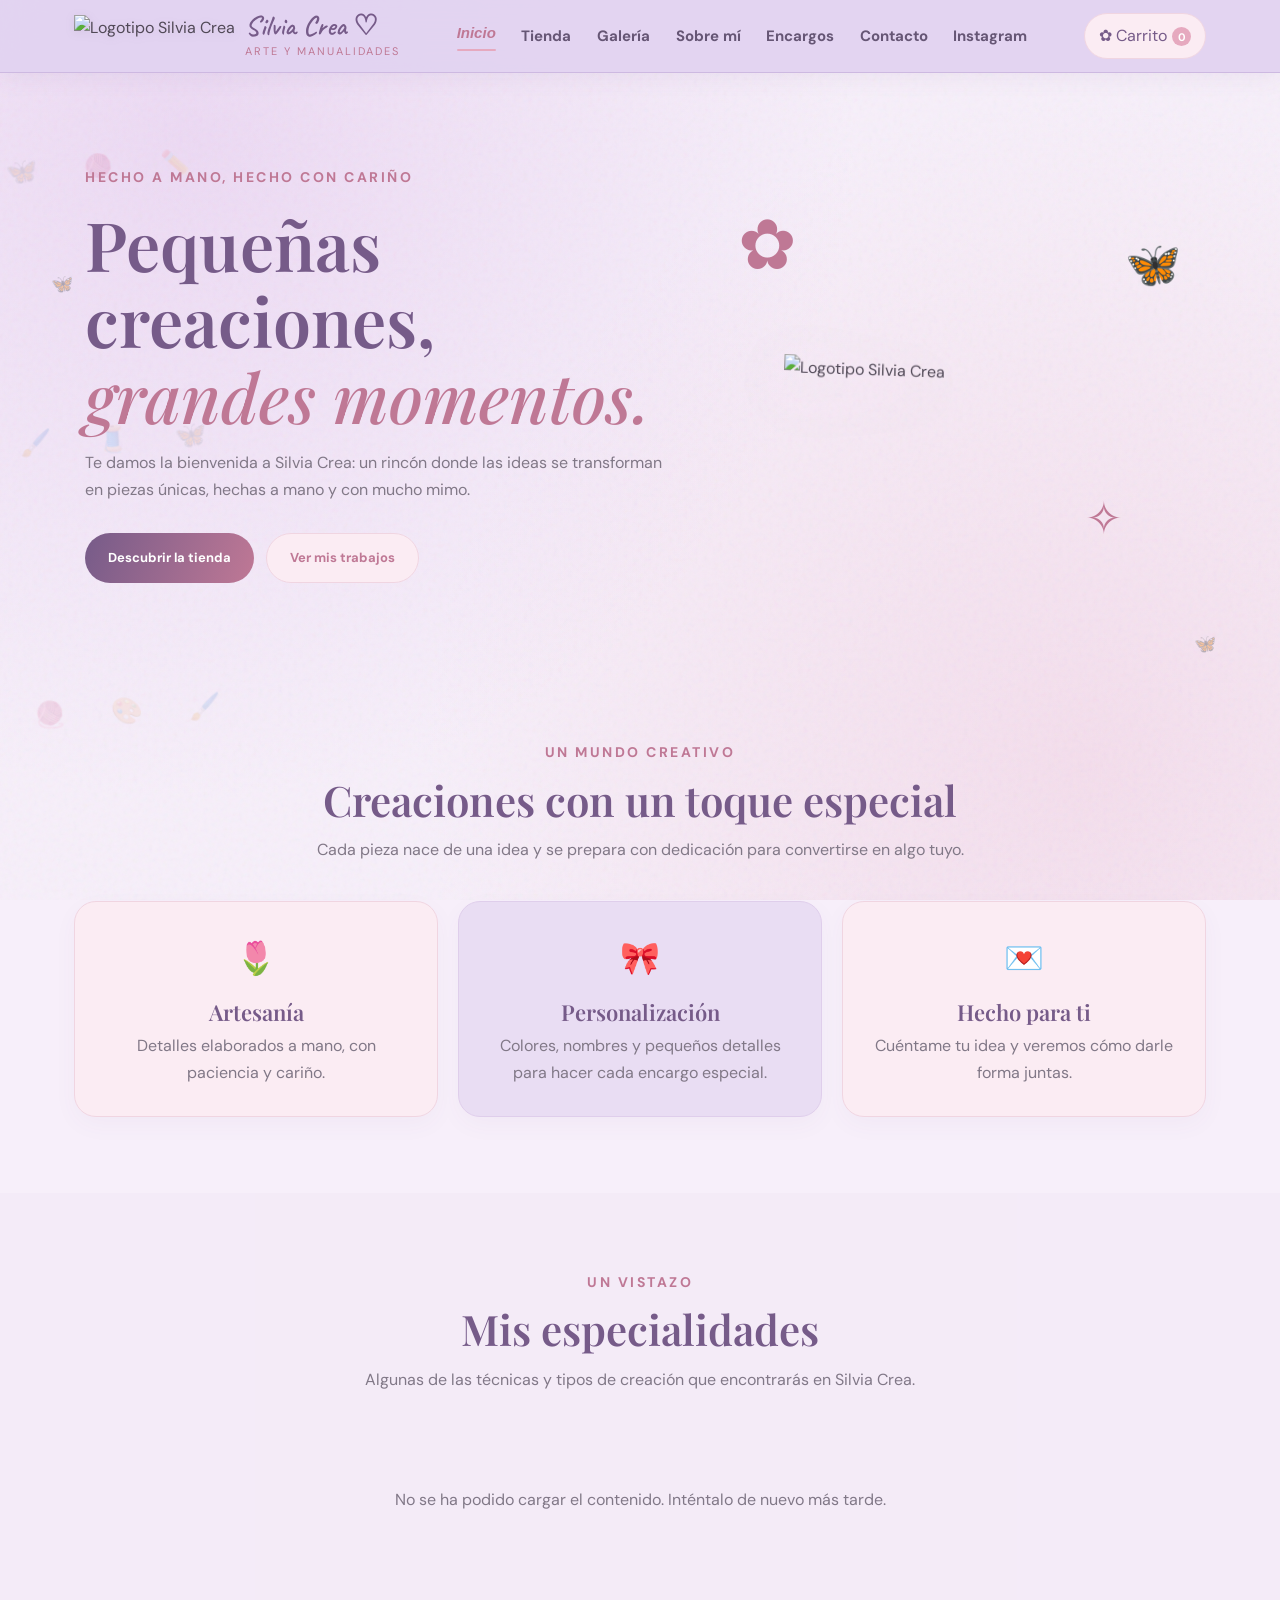
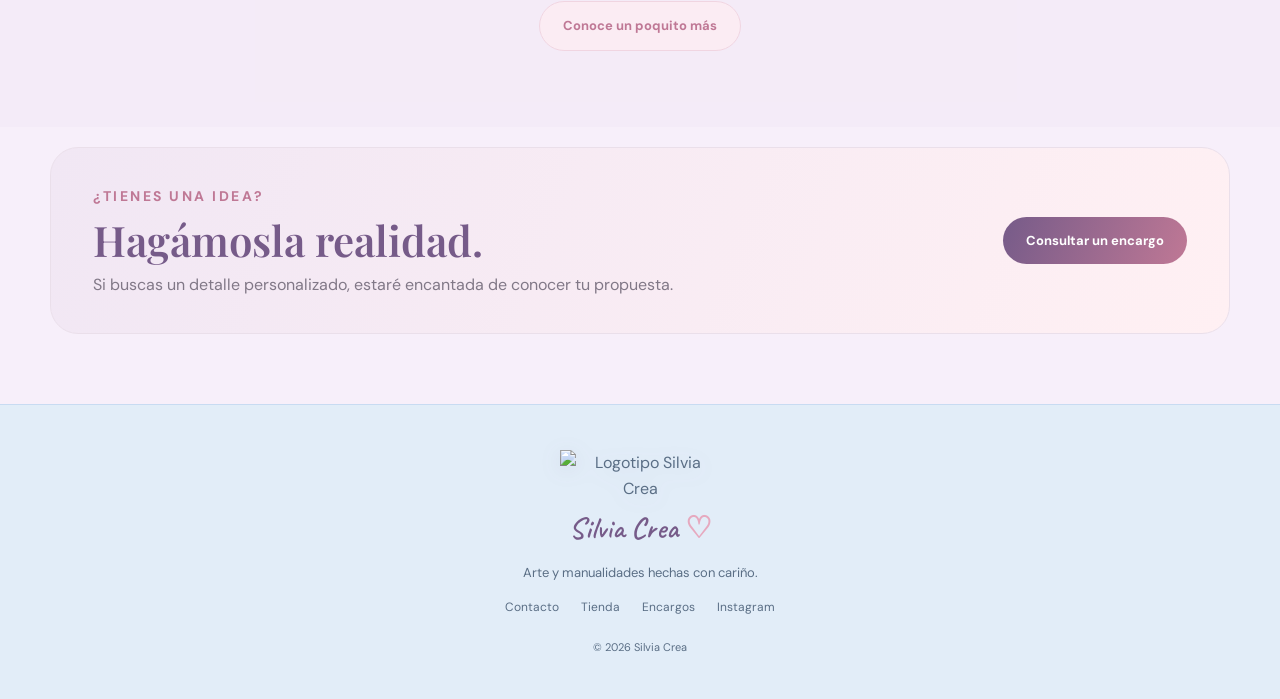
==== commit 0b21a5f5: "Add files via upload" ====
--- a/index.html
+++ b/index.html
@@ -16,7 +16,7 @@
 <a class="skip-link" href="#contenido">Saltar al contenido</a>
 <header class="site-header">
  <div class="header-inner">
- <a class="brand" href="index.html" aria-label="Silvia Crea, inicio"><img src="https://i.imgur.com/F84jcJa.png" alt="Logotipo Silvia Crea" class="header-logo"><span><strong>Silvia Crea</strong><small>Arte y manualidades</small></span></a>
+ <a class="brand" href="index.html" aria-label="Silvia Crea, inicio"><img src="https://i.imgur.com/F84jcJa.png" alt="Logotipo Silvia Crea" class="header-logo"><span><strong>Silvia Crea ♡</strong><small>Arte y manualidades</small></span></a>
  <button class="menu-toggle" type="button" aria-expanded="false" aria-label="Abrir menú"><span></span><span></span><span></span></button>
  <nav class="main-nav" aria-label="Navegación principal"><a href="index.html" aria-current="page">Inicio</a><a href="tienda.html">Tienda</a><a href="galeria.html">Galería</a><a href="sobre-mi.html">Sobre mí</a><a href="encargos.html">Encargos</a><a href="contacto.html">Contacto</a><a href="https://www.instagram.com/silviiacrea" target="_blank" rel="noopener noreferrer">Instagram</a></nav>
  <button class="cart-trigger" type="button" data-open-cart aria-label="Abrir carrito">♡ <span>Carrito</span><b class="cart-count">0</b></button>
@@ -26,7 +26,7 @@
 <main id="contenido">
 <section class="hero">
  <div class="hero-copy">
- <span class="eyebrow">Hecho a mano, hecho con cariño</span>
+ <span class="eyebrow" style="margin-bottom: -5px;">Hecho a mano, hecho con cariño</span>
  <h1>Pequeñas creaciones,<br><em>grandes momentos.</em></h1>
  <p>Te damos la bienvenida a Silvia Crea: un rincón donde las ideas se transforman en piezas únicas, hechas a mano y con mucho mimo.</p>
  <div class="hero-actions"><a class="btn btn-primary" href="tienda.html">Descubrir la tienda</a><a class="btn btn-soft" href="galeria.html">Ver mis trabajos</a></div>
--- a/css/estilos.css
+++ b/css/estilos.css
@@ -23,20 +23,21 @@
 .brand{display:flex;align-items:center;gap:10px;min-width:205px}
 .header-logo{height:42px;width:auto;object-fit:contain;filter:drop-shadow(0 2px 4px rgba(107,78,117,0.1));transition:transform 0.2s}
 .header-logo:hover{transform:scale(1.05)}
-.brand strong{display:block;font:600 25px var(--script);color:var(--lilac-dark);line-height:1}
-.brand small{display:block;font-size:9px;letter-spacing:2px;text-transform:uppercase;color:var(--pink-dark)}
+.brand strong{display:block;font:600 28px var(--script);color:var(--lilac-dark);line-height:1;margin-bottom:2px}
+.brand small{display:block;font-size:11px;letter-spacing:2px;text-transform:uppercase;color:var(--pink-dark)}
 .main-nav{display:flex;align-items:center;justify-content:center;gap:clamp(12px,2vw,26px);flex:1}
-.main-nav a{font-size:14.5px;color:#665c6b;transition:.2s}
+.main-nav a{font-size:15px;font-weight:700;color:#665c6b;transition:.2s}
 .main-nav a:hover,.main-nav a[aria-current=page]{color:var(--pink-dark)}
-.main-nav a[aria-current=page]{font-weight:700;}
+.main-nav a[aria-current=page]{font-style:italic;}
 .main-nav a[aria-current=page]:after{content:"";display:block;height:2px;background:var(--pink);margin-top:3px;border-radius:2px}
 .cart-trigger{border:1px solid #f0d5e1;background:var(--pink-soft);border-radius:30px;padding:9px 14px;color:var(--lilac-dark);white-space:nowrap;transition:transform 0.2s}
 .cart-trigger:hover{transform:scale(1.03)}
 .cart-trigger b,.cart-count{display:inline-grid;place-items:center;min-width:19px;height:19px;border-radius:50%;background:var(--pink);color:white;font-size:11px;margin-left:5px}
 .menu-toggle{display:none;border:0;background:none;padding:8px}
 .menu-toggle span{display:block;width:23px;height:2px;background:var(--lilac-dark);margin:5px}   
+
 .hero{max-width:1180px;min-height:590px;margin:auto;padding:85px 35px 75px;display:grid;grid-template-columns:1.1fr .9fr;align-items:center;gap:40px}
-.eyebrow{font-size:11px;letter-spacing:2.5px;text-transform:uppercase;color:var(--pink-dark);font-weight:700}
+.eyebrow{font-size:14px;letter-spacing:2.5px;text-transform:uppercase;color:var(--pink-dark);font-weight:700;display:inline-block;margin-bottom:-2px;}
 .hero h1,.page-hero h1{font:600 clamp(42px,5.4vw,68px)/1.12 var(--serif);color:var(--lilac-dark);margin:16px 0}
 .hero h1 em{color:var(--pink-dark);font-weight:500}
 .hero-copy>p,.page-hero p{max-width:590px;color:var(--muted);font-size:16px}
@@ -104,9 +105,10 @@
 }
 
 .shop-toolbar{display:flex;justify-content:space-between;align-items:center;gap:15px;margin-bottom:25px;color:var(--muted);font-size:13px}
-.text-button{border:0;background:none;color:var(--lilac-dark);font-weight:700}
+.text-button{border:0;background:none;color:var(--lilac-dark);font-weight:700;transition:transform 0.2s}
+.text-button:hover{transform:scale(1.02)}
 .product-grid{grid-template-columns:repeat(3,minmax(0,1fr))}
-.note-panel{max-width:850px;text-align:center;background:var(--blue-pastel);border:1px solid #c8dbf2;border-radius:26px;padding:38px;margin-bottom:70px;box-shadow:var(--shadow)}
+.note-panel{max-width:850px;text-align:center;background:var(--blue-pastel-soft);border:1px solid #dceafa;border-radius:26px;padding:38px;margin-bottom:70px;box-shadow:var(--shadow)}
 .note-panel h2{font:600 30px var(--serif);color:var(--lilac-dark);margin:0 0 10px}
 .note-panel .btn{margin-top:20px}
 .gallery-grid{grid-template-columns:repeat(3,minmax(0,1fr))}
@@ -120,25 +122,25 @@
 .about-flower{left:10%;top:12%}
 .about-butterfly{right:8%;bottom:12%}
 .about-copy p{color:var(--muted);margin:15px 0}
-.about-copy .eyebrow{font-size:14.5px;}
 .about-copy .btn{margin-top:10px}
 .order-steps{display:grid;grid-template-columns:repeat(3,1fr);gap:20px}
 .order-steps .step-card{border:1px solid var(--line);border-radius:22px;padding:30px;text-align:center;box-shadow:0 8px 25px rgba(107,78,117,.04)}
-.order-steps .step-card:nth-child(1){background:var(--lilac-card);border-color:#dfceeb}
-.order-steps .step-card:nth-child(2){background:var(--pink-soft);border-color:#f0d5e1}
-.order-steps .step-card:nth-child(3){background:var(--lilac-card);border-color:#dfceeb}
-.order-steps .step-card:nth-child(1) .step-number{background:var(--pink-soft);border:1px solid #f0d5e1}
-.order-steps .step-card:nth-child(2) .step-number{background:rgba(226,211,241,.94);border:1px solid #d6c5e5}
-.order-steps .step-card:nth-child(3) .step-number{background:var(--pink-soft);border:1px solid #f0d5e1}
+.order-steps .step-card:nth-child(1){background:var(--pink-soft);border-color:#f0d5e1}
+.order-steps .step-card:nth-child(2){background:var(--lilac-card);border-color:#dfceeb}
+.order-steps .step-card:nth-child(3){background:var(--pink-soft);border-color:#f0d5e1}
+.order-steps .step-card:nth-child(1) .step-number{background:var(--lilac-card);border:1px solid #dfceeb}
+.order-steps .step-card:nth-child(2) .step-number{background:var(--pink-soft);border:1px solid #f0d5e1}
+.order-steps .step-card:nth-child(3) .step-number{background:var(--lilac-card);border:1px solid #dfceeb}
 .step-number{display:inline-grid;place-items:center;width:42px;height:42px;border-radius:50%;color:var(--lilac-dark);font-weight:700;box-shadow:0 3px 10px rgba(0,0,0,.03)}
 .contact-layout{display:grid;grid-template-columns:.9fr 1.1fr;gap:35px;align-items:start}
 .contact-card{background:var(--lilac-card);border:1px solid #dfceeb;border-radius:24px;padding:32px;box-shadow:0 8px 28px rgba(107,78,117,.05)}
+.contact-card .eyebrow{font-size:15px;margin-bottom:0px;}
 .contact-card p{color:var(--muted)}
 .contact-email{display:inline-block;color:var(--pink-dark);font-weight:700;font-size:18px;margin:10px 0}
 .small-note{font-size:12px}
 .form-card{background:var(--pink-soft);border:1px solid #f0d5e1;border-radius:24px;padding:32px;box-shadow:0 8px 28px rgba(107,78,117,.05)}
 .form-card label{display:block;font-size:13px;font-weight:700;color:var(--lilac-dark);margin-bottom:16px}
-.form-card input,.form-card textarea{display:block;width:100%;margin-top:7px;border:1px solid var(--line);border-radius:12px;padding:12px 14px;background:var(--blue-pastel-soft);color:var(--ink);outline:none}
+.form-card input,.form-card textarea{display:block;width:100%;margin-top:7px;border:1px solid #dfceeb;border-radius:12px;padding:12px 14px;background:var(--lilac-card);color:var(--ink);outline:none}
 .form-card input:focus,.form-card textarea:focus{border-color:var(--lilac);box-shadow:0 0 0 3px rgba(185,154,203,.15)}
 .form-status{font-size:13px;color:var(--lilac-dark)}
 .site-footer{text-align:center;padding:45px 20px 40px;background:var(--blue-pastel);border-top:1px solid #c8dbf2;color:#5a6e85}
@@ -156,21 +158,21 @@
 @keyframes floaty{0%,100%{transform:translate(0,0) rotate(-8deg)}50%{transform:translate(35px,-45px) rotate(12deg)}}
 .drawer-backdrop,.modal-backdrop{position:fixed;inset:0;background:rgba(48,36,53,.35);z-index:90;opacity:0;visibility:hidden;transition:.25s}
 .drawer-backdrop.open,.modal-backdrop.open{opacity:1;visibility:visible}
-.cart-drawer{position:fixed;right:0;top:0;height:100dvh;width:min(460px,100%);background:rgba(226,211,241,.98);z-index:100;transform:translateX(105%);transition:transform .3s;display:flex;flex-direction:column;padding:25px;box-shadow:-15px 0 45px rgba(67,47,73,.12)}
+.cart-drawer{position:fixed;right:0;top:0;height:100dvh;width:min(460px,100%);background:var(--lilac-card);z-index:100;transform:translateX(105%);transition:transform .3s;display:flex;flex-direction:column;padding:25px;box-shadow:-15px 0 45px rgba(67,47,73,.12)}
 .cart-drawer.open{transform:translateX(0)}
-.drawer-head{display:flex;justify-content:space-between;align-items:center;border-bottom:1px solid var(--line);padding-bottom:17px}
+.drawer-head{display:flex;justify-content:space-between;align-items:center;border-bottom:1px solid #dfceeb;padding-bottom:17px}
 .drawer-head h2{font:600 30px var(--serif);color:var(--lilac-dark);margin:0}
-.icon-button{border:0;background:var(--lilac-pale);color:var(--lilac-dark);width:38px;height:38px;border-radius:50%;font-size:25px;display:flex;align-items:center;justify-content:center;padding-bottom:3px}
+.icon-button{border:1px solid #dceafa;background:var(--blue-pastel-soft);color:var(--lilac-dark);width:38px;height:38px;border-radius:50%;font-size:25px;display:flex;align-items:center;justify-content:center;padding-bottom:3px}
 .cart-items{overflow:auto;flex:1;padding:15px 0}
 .empty-cart{color:var(--lilac-dark);text-align:center;padding:35px 10px}
-.cart-row{padding:15px 0;border-bottom:1px solid var(--line)}
+.cart-row{padding:15px 0;border-bottom:1px solid #dfceeb}
 .cart-row-top{display:flex;justify-content:space-between;gap:12px}
 .cart-row strong{color:var(--lilac-dark)}
 .cart-row small{color:var(--lilac-dark)}
 .cart-row-controls{display:flex;align-items:center;gap:8px;margin-top:10px}
 .cart-row-controls button{border:1px solid #f0d5e1;background:var(--pink-soft);border-radius:8px;padding:3px 10px;color:var(--lilac-dark)}
 .cart-row textarea{width:100%;margin-top:10px;border:1px solid #f0d5e1;background:var(--pink-soft);border-radius:10px;padding:9px;resize:vertical}
-.cart-summary{border-top:1px solid var(--line);padding-top:17px}
+.cart-summary{border-top:1px solid #dfceeb;padding-top:17px}
 .summary-line{display:flex;justify-content:space-between;color:var(--lilac-dark);font-size:14px}
 .summary-line strong{color:var(--lilac-dark)}
 .total-line{font-size:17px;margin:8px 0}
@@ -191,7 +193,6 @@
 .modal-copy h2{font:600 30px var(--serif);color:var(--lilac-dark)}
 .modal-copy p{color:var(--muted);white-space:pre-line}
 .modal-copy strong{display:block;color:var(--pink-dark);font-size:20px;margin:20px 0}
-.modal-copy .eyebrow{font-size:13.5px}
 .toast{position:fixed;bottom:25px;left:50%;transform:translate(-50%,20px);opacity:0;pointer-events:none;background:var(--lilac-dark);color:#fff;padding:11px 20px;border-radius:30px;z-index:150;transition:.25s;font-size:13px}
 .toast.show{opacity:1;transform:translate(-50%,0)}
 .loading-note{grid-column:1/-1;text-align:center;color:var(--muted);padding:40px}   
@@ -307,10 +308,10 @@
 .slider-btn-left {left: -22px;}  
 .slider-btn-right {right: -22px;}  
   
-.empty-btn-style{font-size: 13px;font-weight: 700;color: var(--pink-dark);margin-left: auto;margin-right: 12px;padding: 6px 12px;border-radius: 20px;border: 1px solid var(--pink);background: #fff;transition: background 0.2s, transform 0.2s;}  
+.empty-btn-style{font-size: 13px;font-weight: 700;color: var(--pink-dark);margin-left: auto;margin-right: 12px;padding: 6px 12px;border-radius: 20px;border: 1px solid #f0d5e1;background: var(--pink-soft);transition: background 0.2s, transform 0.2s;}  
 .empty-btn-style:hover{background: var(--lilac-pale);transform: translateY(-1px);}  
   
-.confirm-modal {position: relative;max-width: 380px;width: 90%;background: #fff;border-radius: 24px;padding: 35px 25px;text-align: center;box-shadow: var(--shadow);border: 1px solid var(--line);}  
+.confirm-modal {position: relative;max-width: 380px;width: 90%;background: var(--blue-pastel-soft);border-radius: 24px;padding: 35px 25px;text-align: center;box-shadow: var(--shadow);border: 1px solid #c3d7f0;}  
 .confirm-modal h3 {font: 600 24px var(--serif);color: var(--lilac-dark);margin: 0 0 10px;}  
 .confirm-modal p {color: var(--muted);font-size: 14px;margin-bottom: 25px;}  
 .confirm-btns {display: flex;justify-content: center;gap: 15px;}  
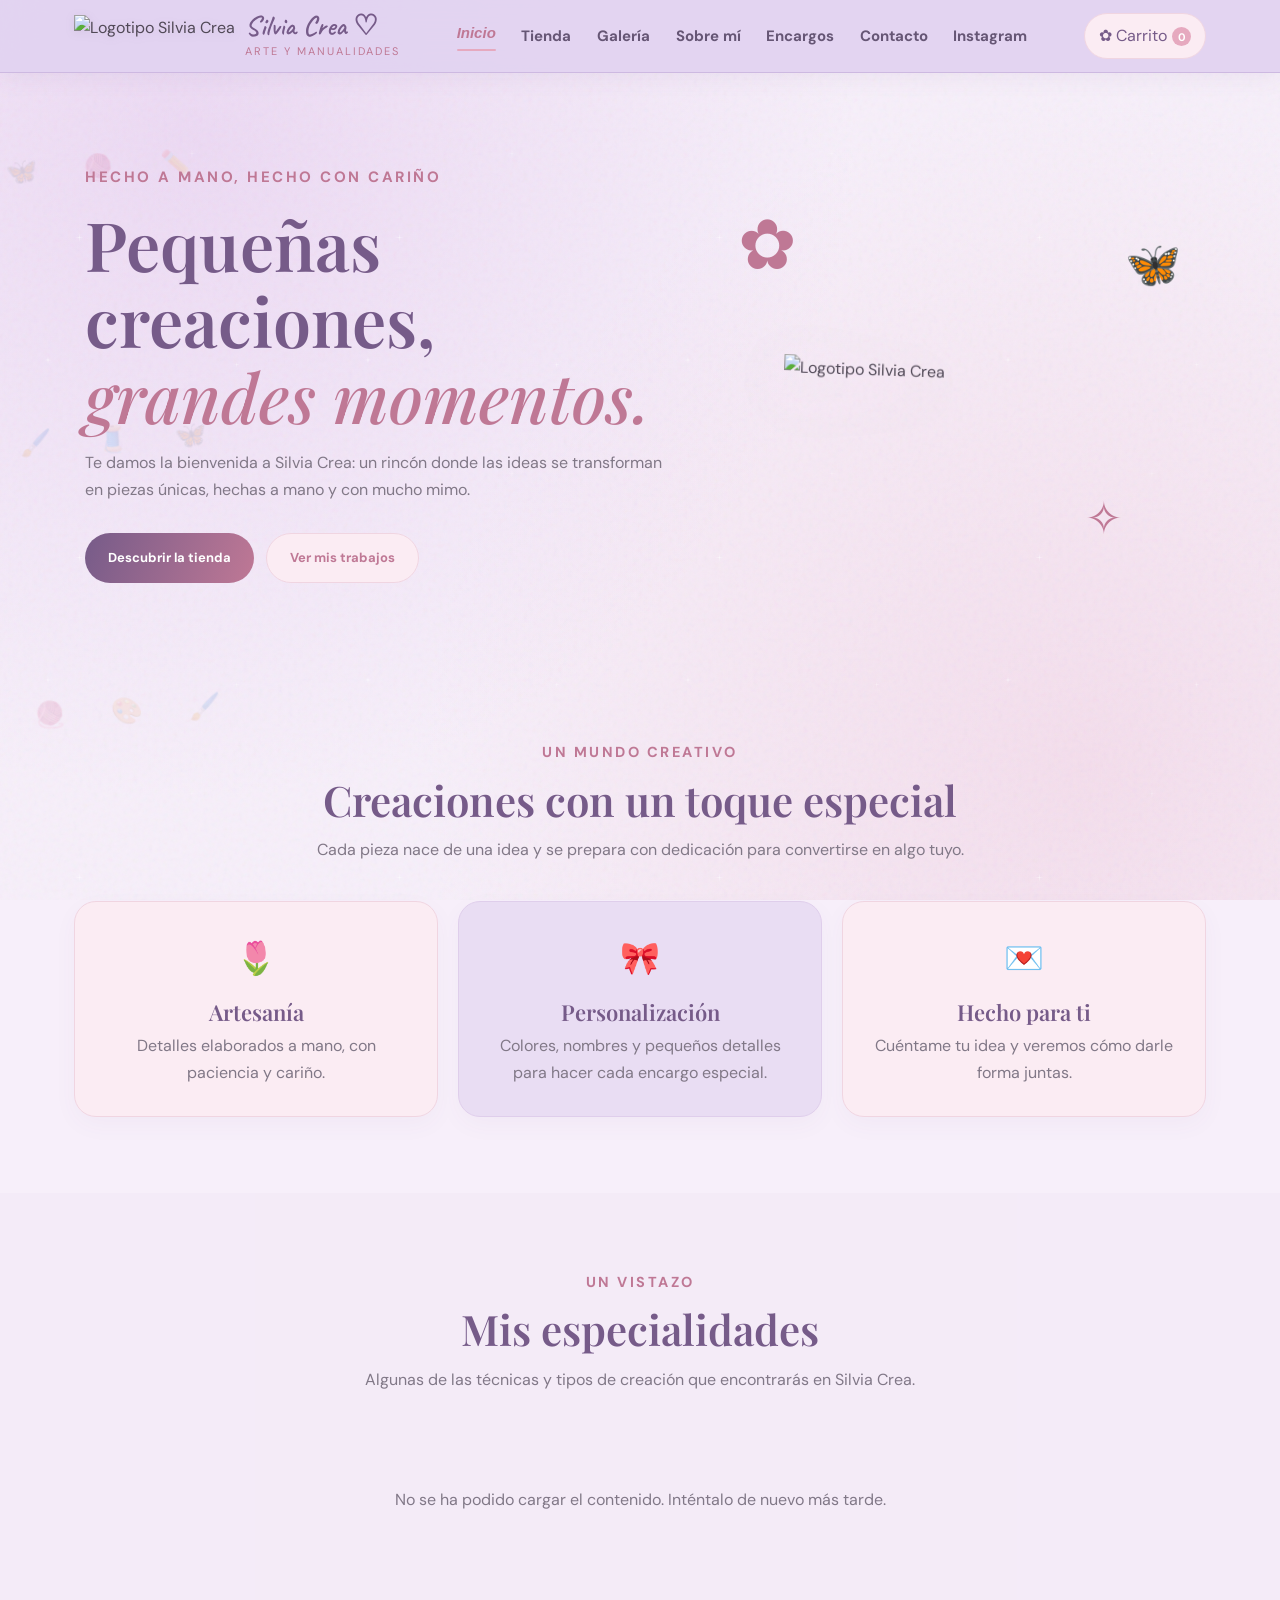
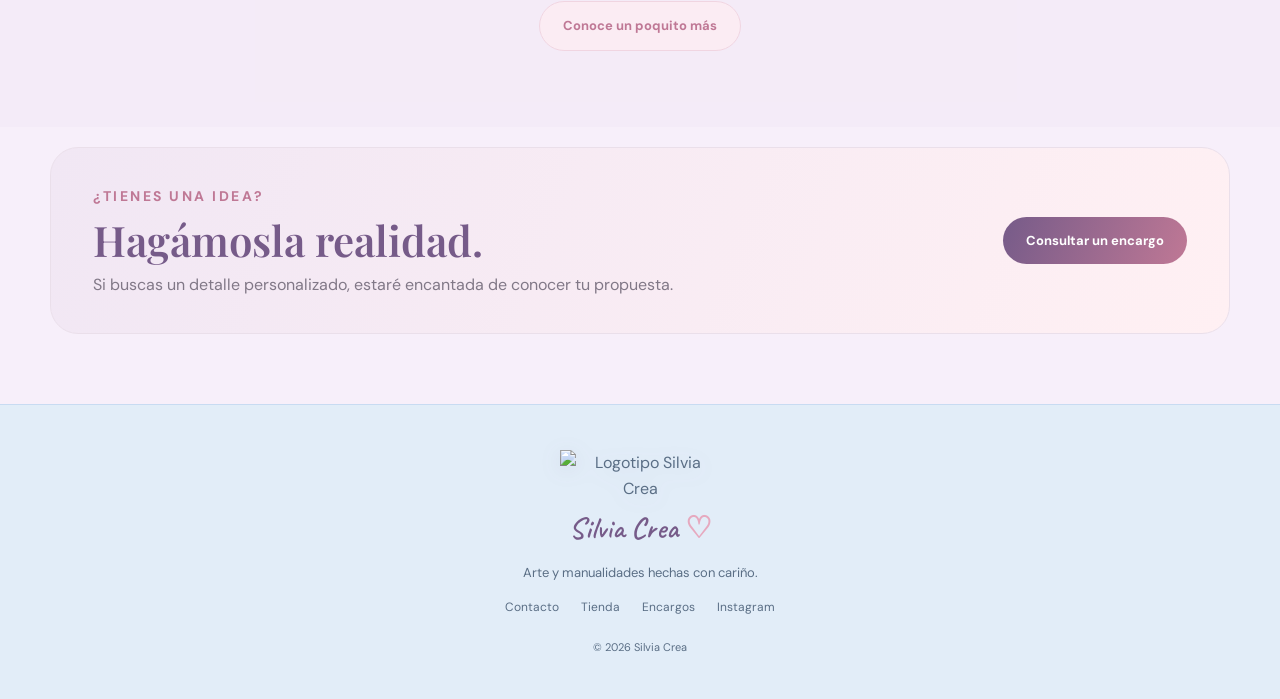
==== commit c5f768ae: "Add files via upload" ====
--- a/index.html
+++ b/index.html
@@ -26,7 +26,7 @@
 <main id="contenido">
 <section class="hero">
  <div class="hero-copy">
- <span class="eyebrow" style="margin-bottom: -5px;">Hecho a mano, hecho con cariño</span>
+ <span class="eyebrow" style="margin-bottom: -5px; font-size: 15px;">Hecho a mano, hecho con cariño</span>
  <h1>Pequeñas creaciones,<br><em>grandes momentos.</em></h1>
  <p>Te damos la bienvenida a Silvia Crea: un rincón donde las ideas se transforman en piezas únicas, hechas a mano y con mucho mimo.</p>
  <div class="hero-actions"><a class="btn btn-primary" href="tienda.html">Descubrir la tienda</a><a class="btn btn-soft" href="galeria.html">Ver mis trabajos</a></div>
@@ -34,7 +34,7 @@
  <div class="hero-art" aria-label="Ilustración decorativa artesanal"><span class="art-flower">✿</span><span class="art-butterfly">🦋</span><img src="https://i.imgur.com/F84jcJa.png" alt="Logotipo Silvia Crea" class="hero-logo"><span class="art-spark">✧</span></div>
 </section>
 <section class="section intro-section">
- <div class="section-heading"><span class="eyebrow">Un mundo creativo</span><h2>Creaciones con un toque especial</h2><p>Cada pieza nace de una idea y se prepara con dedicación para convertirse en algo tuyo.</p></div>
+ <div class="section-heading"><span class="eyebrow" style="font-size: 14.5px;">Un mundo creativo</span><h2>Creaciones con un toque especial</h2><p>Cada pieza nace de una idea y se prepara con dedicación para convertirse en algo tuyo.</p></div>
  <div class="feature-grid">
  <article class="feature-card"><span>🌷</span><h3>Artesanía</h3><p>Detalles elaborados a mano, con paciencia y cariño.</p></article>
  <article class="feature-card"><span>🎀</span><h3>Personalización</h3><p>Colores, nombres y pequeños detalles para hacer cada encargo especial.</p></article>
@@ -42,7 +42,7 @@
  </div>
 </section>
 <section class="section tinted">
- <div class="section-heading"><span class="eyebrow">Un vistazo</span><h2>Mis especialidades</h2><p>Algunas de las técnicas y tipos de creación que encontrarás en Silvia Crea.</p></div>
+ <div class="section-heading"><span class="eyebrow" style="font-size: 14.5px;">Un vistazo</span><h2>Mis especialidades</h2><p>Algunas de las técnicas y tipos de creación que encontrarás en Silvia Crea.</p></div>
  <div id="specialties-grid" class="card-grid"><p class="loading-note">Cargando especialidades…</p></div>
  <div class="center-action"><a class="btn btn-soft" href="sobre-mi.html">Conoce un poquito más</a></div>
 </section>
@@ -59,7 +59,11 @@
  <small>© <span id="year"></span> Silvia Crea</small>
 </footer>
 
-<div class="butterfly butterfly-one" aria-hidden="true">🦋</div><div class="butterfly butterfly-two" aria-hidden="true">🦋</div>
+<div class="sparkles" aria-hidden="true"></div>
+<div class="butterfly butterfly-1" aria-hidden="true"><span class="butterfly-inner">🦋</span></div>
+<div class="butterfly butterfly-2" aria-hidden="true"><span class="butterfly-inner" style="transform: scaleX(-1);">🦋</span></div>
+<div class="butterfly butterfly-3" aria-hidden="true"><span class="butterfly-inner">🦋</span></div>
+
 <div class="drawer-backdrop" data-close-cart></div>
 <aside class="cart-drawer" aria-label="Carrito" aria-hidden="true">
  <div class="drawer-head"><div><span class="eyebrow">Tus favoritos</span><h2>Mi carrito</h2></div><button type="button" class="icon-button" data-close-cart aria-label="Cerrar carrito">×</button></div>
@@ -69,10 +73,13 @@
 <div class="modal-backdrop" id="product-modal" aria-hidden="true">
   <div class="product-modal" role="dialog" aria-modal="true" aria-labelledby="modal-title">
     <button type="button" class="icon-button modal-close" data-close-modal aria-label="Cerrar">×</button>
-    <div class="modal-image-container">
+    <div class="modal-image-container" id="modal-img-wrapper" tabindex="0" role="button" aria-label="Ampliar imagen">
       <img id="modal-image" alt="">
       <div id="modal-placeholder" class="placeholder" aria-hidden="true" style="display:none;">
         <svg viewBox="0 0 24 24" width="60" height="60" stroke="#b69bd2" stroke-width="1.5" fill="none" stroke-linecap="round" stroke-linejoin="round"><path d="M23 19a2 2 0 0 1-2 2H3a2 2 0 0 1-2-2V8a2 2 0 0 1 2-2h4l2-3h6l2 3h4a2 2 0 0 1 2 2z"></path><circle cx="12" cy="13" r="4"></circle></svg>
+      </div>
+      <div class="zoom-icon" aria-hidden="true">
+        <svg viewBox="0 0 24 24" width="18" height="18" stroke="currentColor" stroke-width="2" fill="none" stroke-linecap="round" stroke-linejoin="round"><circle cx="11" cy="11" r="8"></circle><line x1="21" y1="21" x2="16.65" y2="16.65"></line></svg>
       </div>
     </div>
     <div class="modal-copy">
@@ -84,6 +91,15 @@
     </div>
   </div>
 </div>
+
+<div class="fs-modal-backdrop" id="fs-modal" aria-hidden="true">
+  <button type="button" class="icon-button fs-modal-close" data-close-fs aria-label="Cerrar imagen">×</button>
+  <div class="fs-modal-content">
+    <img id="fs-modal-image" alt="">
+    <div class="fs-watermark"></div>
+  </div>
+</div>
+
 <div class="toast" id="toast" role="status" aria-live="polite"></div>
 <script src="js/config.js"></script><script src="js/app.js"></script>
 </body></html>
--- a/css/estilos.css
+++ b/css/estilos.css
@@ -152,13 +152,28 @@
 .site-footer p{margin:4px 0 15px;font-size:13px}
 .footer-links{display:flex;justify-content:center;gap:22px;font-size:12px;margin-bottom:15px}
 .site-footer small{font-size:11px}
-.butterfly{position:fixed;z-index:0;pointer-events:none;opacity:.25;font-size:18px;animation:floaty 22s ease-in-out infinite}
-.butterfly-one{left:4%;top:30%}
-.butterfly-two{right:5%;top:70%;animation-delay:-11s}
-@keyframes floaty{0%,100%{transform:translate(0,0) rotate(-8deg)}50%{transform:translate(35px,-45px) rotate(12deg)}}
+
+/* Destellos / Estrellitas (Background Sparkles) */
+.sparkles {position: fixed;inset: 0;pointer-events: none;z-index: -2;background-image: url("data:image/svg+xml,%3Csvg width='400' height='400' viewBox='0 0 400 400' xmlns='http://www.w3.org/2000/svg'%3E%3Cpath d='M200,50 L203,97 L250,100 L203,103 L200,150 L197,103 L150,100 L197,97 Z' fill='%23ffffff' opacity='0.9' transform='scale(0.1) translate(400, 400)'/%3E%3Cpath d='M200,50 L202,98 L250,100 L202,102 L200,150 L198,102 L150,100 L198,98 Z' fill='%23ffffff' opacity='0.7' transform='scale(0.12) translate(1800, 1500)'/%3E%3Cpath d='M200,50 L204,96 L250,100 L204,104 L200,150 L196,104 L150,100 L196,96 Z' fill='%23ffffff' opacity='0.6' transform='scale(0.08) translate(3500, 600)'/%3E%3Cpath d='M200,50 L203,97 L250,100 L203,103 L200,150 L197,103 L150,100 L197,97 Z' fill='%23ffffff' opacity='0.8' transform='scale(0.11) translate(700, 2600)'/%3E%3C/svg%3E");background-size: 320px 320px;animation: twinkle 6s ease-in-out infinite alternate;}
+@keyframes twinkle {0% { opacity: 0.15; } 100% { opacity: 0.75; transform: scale(1.05); }}
+
+/* Mariposas animadas (Aleteo lento) */
+.butterfly{position:fixed;z-index:-1;pointer-events:none;opacity:0.35;}
+.butterfly-inner{display:inline-block;font-size:24px;filter:drop-shadow(0 4px 6px rgba(107,78,117,0.15));transform-origin:center;animation:flap 1s ease-in-out infinite alternate;}
+@keyframes flap {0% { transform: scaleX(1) translateY(0px) rotate(-8deg); } 100% { transform: scaleX(0.15) translateY(-5px) rotate(8deg); }}
+.butterfly-1{animation:flyX1 50s linear infinite, flyY1 18s ease-in-out infinite alternate;}
+.butterfly-2{animation:flyX2 60s linear infinite, flyY2 24s ease-in-out infinite alternate; animation-delay:-12s;}
+.butterfly-3{animation:flyX3 75s linear infinite, flyY3 30s ease-in-out infinite alternate; animation-delay:-30s;}
+@keyframes flyX1 {0% { left: -10%; } 100% { left: 110%; }}
+@keyframes flyY1 {0% { top: 20%; } 100% { top: 40%; }}
+@keyframes flyX2 {0% { right: -10%; } 100% { right: 110%; }}
+@keyframes flyY2 {0% { top: 60%; } 100% { top: 85%; }}
+@keyframes flyX3 {0% { left: -10%; } 100% { left: 110%; }}
+@keyframes flyY3 {0% { top: 80%; } 100% { top: 50%; }}
+
 .drawer-backdrop,.modal-backdrop{position:fixed;inset:0;background:rgba(48,36,53,.35);z-index:90;opacity:0;visibility:hidden;transition:.25s}
 .drawer-backdrop.open,.modal-backdrop.open{opacity:1;visibility:visible}
-.cart-drawer{position:fixed;right:0;top:0;height:100dvh;width:min(460px,100%);background:var(--lilac-card);z-index:100;transform:translateX(105%);transition:transform .3s;display:flex;flex-direction:column;padding:25px;box-shadow:-15px 0 45px rgba(67,47,73,.12)}
+.cart-drawer{position:fixed;right:0;top:0;height:100dvh;width:min(460px,100%);background:rgba(226,211,241,.98);z-index:100;transform:translateX(105%);transition:transform .3s;display:flex;flex-direction:column;padding:25px;box-shadow:-15px 0 45px rgba(67,47,73,.12)}
 .cart-drawer.open{transform:translateX(0)}
 .drawer-head{display:flex;justify-content:space-between;align-items:center;border-bottom:1px solid #dfceeb;padding-bottom:17px}
 .drawer-head h2{font:600 30px var(--serif);color:var(--lilac-dark);margin:0}
@@ -179,24 +194,43 @@
 .cart-summary p{font-size:11px;color:var(--lilac-dark)}
 .full-width{width:100%}
 
-/* Estilos de la superposición (Modal) */
+/* Estilos de la superposición de producto (Modal 1) */
 .modal-backdrop{z-index:120;display:grid;place-items:center;padding:20px}
 .product-modal{position:relative;max-width:780px;width:100%;background:#fff;border-radius:24px;overflow:hidden;display:grid;grid-template-columns:1fr 1fr;box-shadow:var(--shadow);transition:background-color 0.3s ease}
 .product-modal.theme-pink{background:var(--pink-soft)}
 .product-modal.theme-lilac{background:var(--lilac-card)}
-.modal-image-container{width:100%;height:100%;min-height:320px;background:var(--lilac-pale);display:flex;flex-direction:column}
+.modal-image-container{width:100%;height:100%;min-height:320px;background:var(--lilac-pale);display:flex;flex-direction:column;position:relative;cursor:zoom-in}
 .modal-image-container>img{width:100%;height:100%;object-fit:cover}
 .modal-image-container .placeholder{flex:1;display:flex;align-items:center;justify-content:center}
+/* Lupa dinámica */
+.zoom-icon{position:absolute;bottom:15px;left:15px;z-index:10;width:34px;height:34px;border-radius:50%;display:flex;align-items:center;justify-content:center;opacity:0.85;transition:transform 0.2s;pointer-events:none}
+.modal-image-container:hover .zoom-icon{transform:scale(1.1)}
+.theme-pink .zoom-icon{background:var(--lilac-card);color:var(--lilac-dark);border:1px solid #dfceeb}
+.theme-lilac .zoom-icon{background:var(--pink-soft);color:var(--pink-dark);border:1px solid #f0d5e1}
+/* Botón cerrar modal 1 */
 .icon-button.modal-close{background:var(--blue-pastel-soft);position:absolute;right:12px;top:12px;z-index:2;line-height:1;padding:0 0 3px 0}
 .modal-copy{padding:38px;position:relative;z-index:1}
 .modal-copy::before{content:"";position:absolute;inset:0;background-image:url('https://i.imgur.com/F84jcJa.png');background-repeat:no-repeat;background-position:center;background-size:65%;opacity:0.04;pointer-events:none;z-index:-1}
 .modal-copy h2{font:600 30px var(--serif);color:var(--lilac-dark)}
 .modal-copy p{color:var(--muted);white-space:pre-line}
 .modal-copy strong{display:block;color:var(--pink-dark);font-size:20px;margin:20px 0}
+.modal-copy .eyebrow{font-size:13.5px}
+
+/* Estilos de la Pantalla Completa de Imagen (Modal 2) */
+.fs-modal-backdrop{position:fixed;inset:0;background:rgba(48,36,53,.88);z-index:900;opacity:0;visibility:hidden;transition:.3s;display:grid;place-items:center;padding:25px}
+.fs-modal-backdrop.open{opacity:1;visibility:visible}
+.fs-modal-content{position:relative;max-width:92vw;max-height:92vh;border-radius:24px;display:flex;align-items:center;justify-content:center;box-shadow:0 15px 55px rgba(0,0,0,0.25);overflow:hidden;padding:12px;transition:background-color 0.3s ease}
+.fs-modal-content.theme-pink{background:var(--pink-soft)}
+.fs-modal-content.theme-lilac{background:var(--lilac-card)}
+.fs-modal-image{max-width:100%;max-height:calc(92vh - 24px);object-fit:contain;border-radius:16px;z-index:2;position:relative}
+.fs-watermark{position:absolute;inset:0;background-image:url('https://i.imgur.com/F84jcJa.png');background-repeat:no-repeat;background-position:center;background-size:contain;opacity:0.05;pointer-events:none;z-index:3}
+.fs-modal-close{position:absolute;right:22px;top:22px;z-index:4;background:var(--blue-pastel-soft);border:1px solid #dceafa;}
+
 .toast{position:fixed;bottom:25px;left:50%;transform:translate(-50%,20px);opacity:0;pointer-events:none;background:var(--lilac-dark);color:#fff;padding:11px 20px;border-radius:30px;z-index:150;transition:.25s;font-size:13px}
 .toast.show{opacity:1;transform:translate(-50%,0)}
 .loading-note{grid-column:1/-1;text-align:center;color:var(--muted);padding:40px}   
-@media(max-width:900px){.header-inner{gap:12px}.brand{min-width:170px}.main-nav{gap:12px}.main-nav a{font-size:12px}.hero{min-height:500px}.card-grid,.product-grid,.gallery-grid{grid-template-columns:repeat(2,minmax(0,1fr))}}   
+
+@media(max-width:900px){.header-inner{gap:12px}.brand{min-width:170px}.main-nav{gap:12px}.main-nav a{font-size:13px}.hero{min-height:500px}.card-grid,.product-grid,.gallery-grid{grid-template-columns:repeat(2,minmax(0,1fr))}}   
   
 @media(max-width:700px){  
  .header-inner{padding:10px 16px;justify-content:space-between;flex-wrap:wrap;}  
@@ -231,9 +265,11 @@
  .contact-card,.form-card{padding:25px}
  .product-modal{grid-template-columns:1fr;max-height:90dvh;overflow:auto}
  .modal-image-container{height:220px;min-height:0}
+ .fs-modal-close{right:12px; top:12px}
  .modal-copy{padding:25px}
  .modal-copy h2{font-size:25px}
  .butterfly{display:none}  
+ .sparkles{display:none}
 }   
 @media(prefers-reduced-motion:reduce){*,*::before,*::after{scroll-behavior:auto!important;animation-duration:.01ms!important;animation-iteration-count:1!important;transition-duration:.01ms!important}}   
   
@@ -268,7 +304,6 @@
 .main-nav a{color:#665675;}   
 body:after{content:"🦋 🧶 ✏️\A\A 🖌️ 🧵 🦋\A\A 🧶 🎨 🖌️";white-space:pre;position:fixed;inset:8vh 1.5vw auto;z-index:0;pointer-events:none;color:#a68dbd;font-size:clamp(17px,2vw,27px);line-height:8.5rem;opacity:.12;letter-spacing:1.2rem;transform:rotate(-3deg);}   
 .site-header,.site-footer,.hero,.section,.page-hero,.cta-band{position:relative;z-index:1;}   
-.butterfly{z-index:2;opacity:.34;color:#a78ac0;}   
 .item-content p{display:-webkit-box;-webkit-box-orient:vertical;-webkit-line-clamp:3;line-clamp:3;overflow:hidden;min-height:calc(1.65em * 3);max-height:calc(1.65em * 3);margin-bottom:15px;}   
 .item-meta{width:100%;justify-content:center;}   
 .item-meta .price{width:100%;display:flex;align-items:center;justify-content:center;gap:9px;flex-wrap:nowrap;color:#b69bd2;font-size:18px;font-weight:800;}   
@@ -308,14 +343,6 @@
 .slider-btn-left {left: -22px;}  
 .slider-btn-right {right: -22px;}  
   
-.empty-btn-style{font-size: 13px;font-weight: 700;color: var(--pink-dark);margin-left: auto;margin-right: 12px;padding: 6px 12px;border-radius: 20px;border: 1px solid #f0d5e1;background: var(--pink-soft);transition: background 0.2s, transform 0.2s;}  
-.empty-btn-style:hover{background: var(--lilac-pale);transform: translateY(-1px);}  
-  
-.confirm-modal {position: relative;max-width: 380px;width: 90%;background: var(--blue-pastel-soft);border-radius: 24px;padding: 35px 25px;text-align: center;box-shadow: var(--shadow);border: 1px solid #c3d7f0;}  
-.confirm-modal h3 {font: 600 24px var(--serif);color: var(--lilac-dark);margin: 0 0 10px;}  
-.confirm-modal p {color: var(--muted);font-size: 14px;margin-bottom: 25px;}  
-.confirm-btns {display: flex;justify-content: center;gap: 15px;}  
-  
 @media (max-width: 900px) {  
  .slider-btn-left { left: -10px; }  
  .slider-btn-right { right: -10px; }  
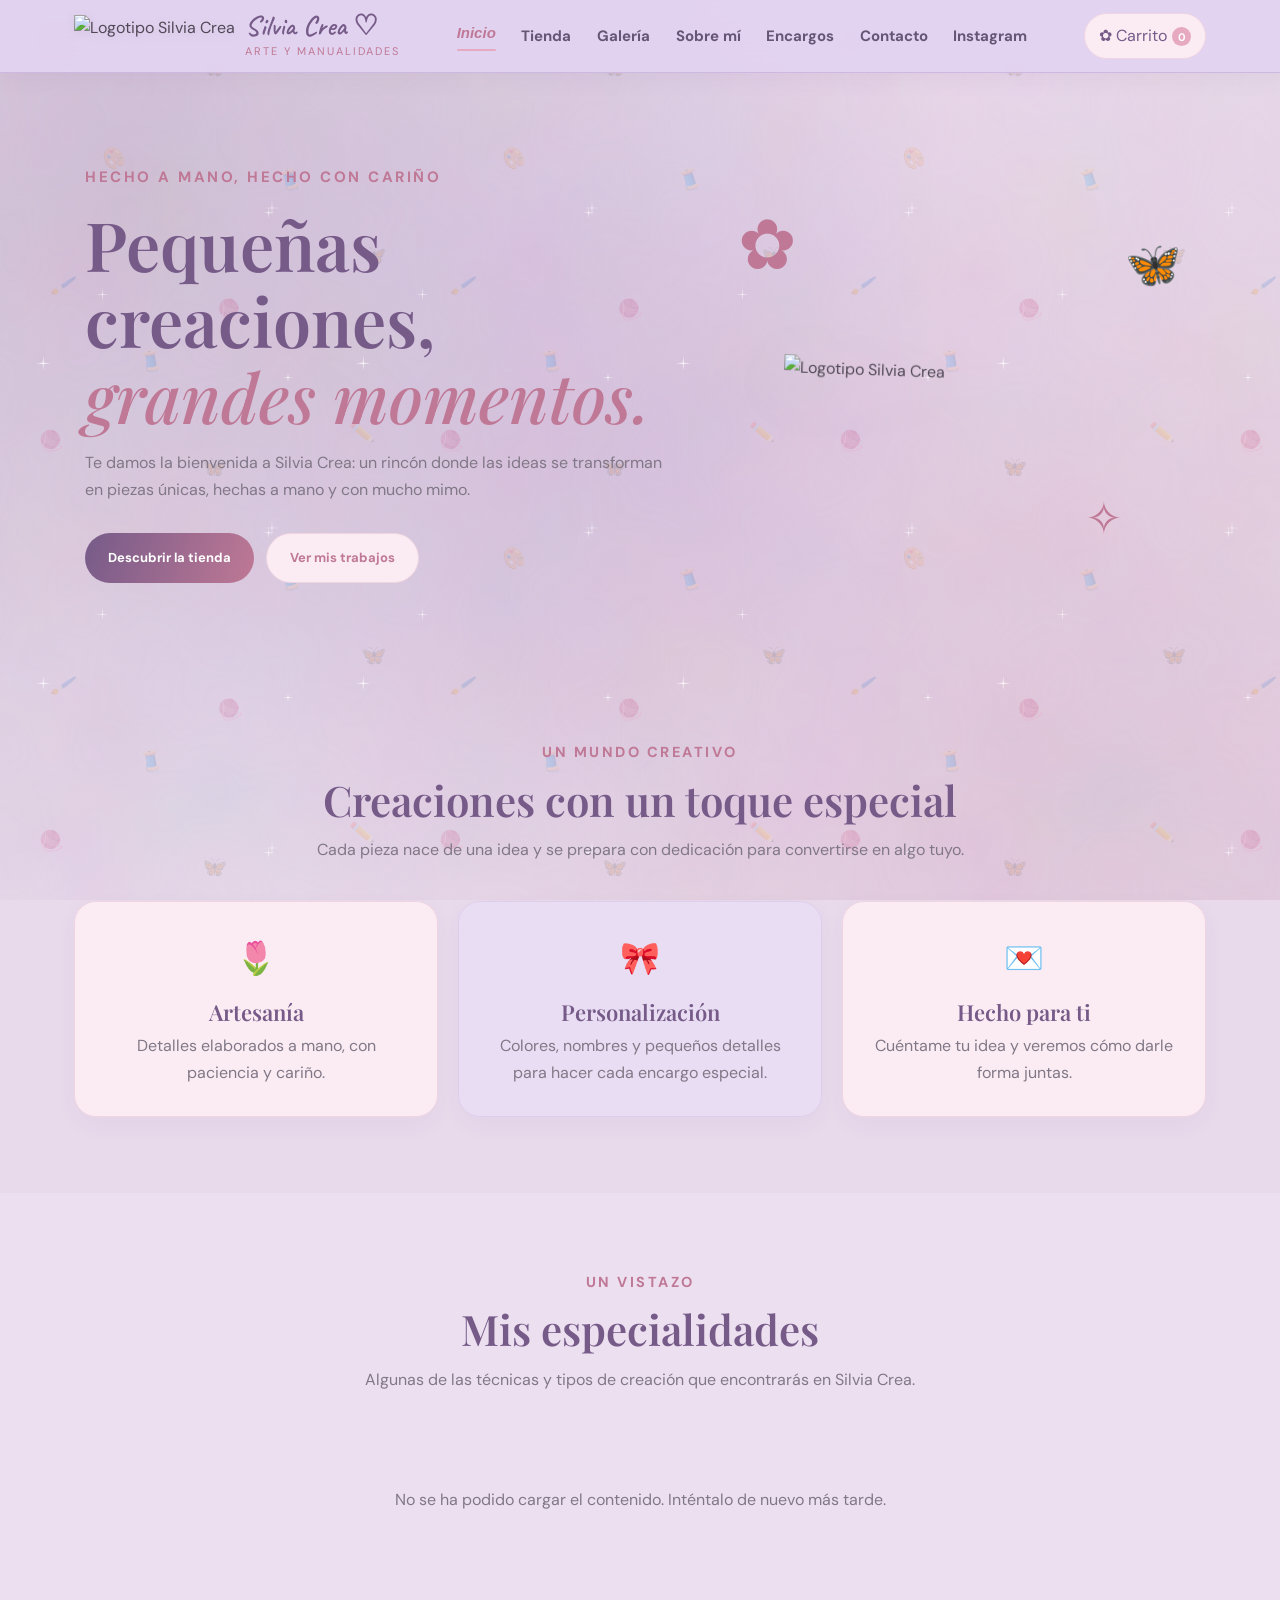
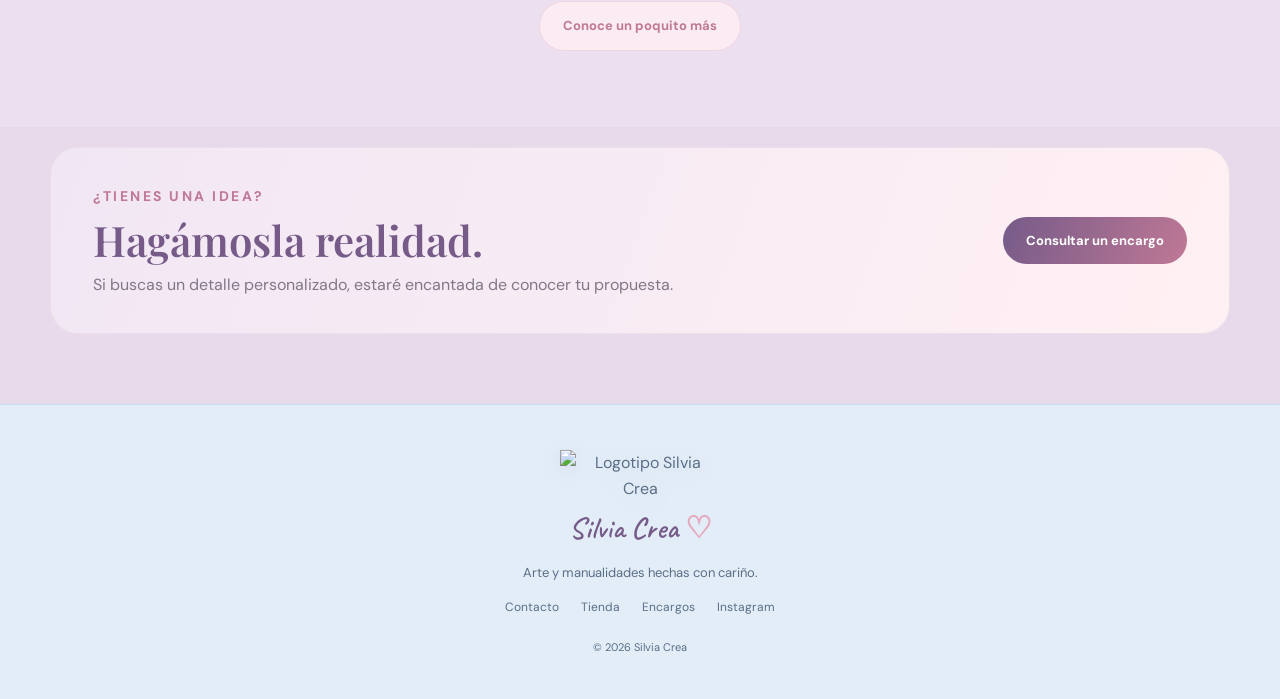
==== commit 78b05028: "Add files via upload" ====
--- a/index.html
+++ b/index.html
@@ -6,6 +6,7 @@
  <meta name="theme-color" content="#fbf5fb">
  <meta name="description" content="Silvia Crea: arte, manualidades y creaciones personalizadas hechas a mano.">
  <title>Inicio | Silvia Crea</title>
+ <link rel="icon" href="https://i.imgur.com/F84jcJa.png" type="image/png">
  <link rel="preconnect" href="https://fonts.googleapis.com">
  <link rel="preconnect" href="https://fonts.gstatic.com" crossorigin>
  <link href="https://fonts.googleapis.com/css2?family=DM+Sans:wght@400;500;600;700&family=Playfair+Display:ital,wght@0,500;0,600;0,700;1,500;1,600&family=Caveat:wght@500;600;700&display=swap" rel="stylesheet">
@@ -60,9 +61,9 @@
 </footer>
 
 <div class="sparkles" aria-hidden="true"></div>
-<div class="butterfly butterfly-1" aria-hidden="true"><span class="butterfly-inner">🦋</span></div>
-<div class="butterfly butterfly-2" aria-hidden="true"><span class="butterfly-inner" style="transform: scaleX(-1);">🦋</span></div>
-<div class="butterfly butterfly-3" aria-hidden="true"><span class="butterfly-inner">🦋</span></div>
+<div class="butterfly butterfly-one" aria-hidden="true"><span class="butterfly-inner">🦋</span></div>
+<div class="butterfly butterfly-two" aria-hidden="true"><span class="butterfly-inner" style="transform: scaleX(-1);">🦋</span></div>
+<div class="butterfly butterfly-three" aria-hidden="true"><span class="butterfly-inner">🦋</span></div>
 
 <div class="drawer-backdrop" data-close-cart></div>
 <aside class="cart-drawer" aria-label="Carrito" aria-hidden="true">
--- a/css/estilos.css
+++ b/css/estilos.css
@@ -1,10 +1,17 @@
-:root{--lilac:#b99acb;--lilac-dark:#765b89;--lilac-pale:#f0e7f4;--pink:#e6a9bf;--pink-dark:#bf7895;--pink-soft:#fbecf3;--blue-pastel:#e2edf8;--blue-pastel-soft:#f1f6fc;--lilac-card:#e9ddf3;--white-lilac:#f7f0fb;--cream:#fffaf5;--ink:#514957;--muted:#817887;--line:#eadfea;--white:#fff;--shadow:0 18px 50px rgba(107,78,117,.10);--serif:"Playfair Display",Georgia,serif;--sans:"DM Sans",Arial,sans-serif;--script:"Caveat",cursive}   
+:root{--lilac:#b99acb;--lilac-dark:#765b89;--lilac-pale:#f0e7f4;--pink:#e6a9bf;--pink-dark:#bf7895;--pink-soft:#fbecf3;--blue-pastel:#e2edf8;--blue-pastel-soft:#f1f6fc;--lilac-card:#e9ddf3;--white-lilac:#f7f0fb;--cream:#fffaf5;--ink:#514957;--muted:#817887;--line:#eadfea;--white:#fff;--shadow:0 18px 50px rgba(107,78,117,.10);--serif:"Playfair Display",Georgia,serif;--sans:"DM Sans",Arial,sans-serif;--script:"Caveat",cursive;
+--svg-emojis: url("data:image/svg+xml,%3Csvg width='400' height='400' xmlns='http://www.w3.org/2000/svg'%3E%3Cg font-size='20' opacity='0.16'%3E%3Ctext x='40' y='50' transform='rotate(-12 40 50)'%3E🧶%3C/text%3E%3Ctext x='200' y='70' transform='rotate(15 200 70)'%3E🦋%3C/text%3E%3Ctext x='350' y='40' transform='rotate(-5 350 40)'%3E✏️%3C/text%3E%3Ctext x='100' y='160' transform='rotate(22 100 160)'%3E🎨%3C/text%3E%3Ctext x='280' y='190' transform='rotate(-18 280 190)'%3E🧵%3C/text%3E%3Ctext x='50' y='290' transform='rotate(10 50 290)'%3E🖌️%3C/text%3E%3Ctext x='220' y='320' transform='rotate(-20 220 320)'%3E🧶%3C/text%3E%3Ctext x='360' y='260' transform='rotate(8 360 260)'%3E🦋%3C/text%3E%3Ctext x='140' y='370' transform='rotate(-10 140 370)'%3E🧵%3C/text%3E%3C/g%3E%3C/svg%3E");
+}   
 *{box-sizing:border-box}html{scroll-behavior:smooth}  
 
 body{  
  margin:0;  
- background-color: #f7effa;  
- background-image: url("data:image/svg+xml,%3Csvg viewBox='0 0 200 200' xmlns='http://www.w3.org/2000/svg'%3E%3Cfilter id='noise'%3E%3CfeTurbulence type='fractalNoise' baseFrequency='0.9' numOctaves='3' stitchTiles='stitch'/%3E%3C/filter%3E%3Crect width='100%25' height='100%25' filter='url(%23noise)' opacity='0.06'/%3E%3C/svg%3E"), radial-gradient(circle at 15% 15%, rgba(220,185,235,0.4), transparent 50%), radial-gradient(circle at 85% 85%, rgba(240,195,215,0.4), transparent 50%);  
+ background-color: #e8d9eb; /* Fondo intermedio para que resalten los detalles */
+ background-image: 
+   var(--svg-emojis),
+   url("data:image/svg+xml,%3Csvg viewBox='0 0 300 300' xmlns='http://www.w3.org/2000/svg'%3E%3Cfilter id='paper'%3E%3CfeTurbulence type='fractalNoise' baseFrequency='0.02' numOctaves='3' result='noise'/%3E%3CfeColorMatrix type='matrix' values='1 0 0 0 0 0 1 0 0 0 0 0 1 0 0 0 0 0 0.08 0'/%3E%3C/filter%3E%3Crect width='100%25' height='100%25' filter='url(%23paper)'/%3E%3C/svg%3E"),
+   radial-gradient(circle at 10% 20%, rgba(118,91,137, 0.22), transparent 60%),
+   radial-gradient(circle at 85% 85%, rgba(191,120,149, 0.20), transparent 60%),
+   radial-gradient(circle at 50% 50%, rgba(200,175,225, 0.30), transparent 60%);
  background-attachment: fixed;  
  color:var(--ink);  
  font-family:var(--sans);  
@@ -122,6 +129,7 @@
 .about-flower{left:10%;top:12%}
 .about-butterfly{right:8%;bottom:12%}
 .about-copy p{color:var(--muted);margin:15px 0}
+.about-copy .eyebrow{font-size:14.5px;}
 .about-copy .btn{margin-top:10px}
 .order-steps{display:grid;grid-template-columns:repeat(3,1fr);gap:20px}
 .order-steps .step-card{border:1px solid var(--line);border-radius:22px;padding:30px;text-align:center;box-shadow:0 8px 25px rgba(107,78,117,.04)}
@@ -154,16 +162,16 @@
 .site-footer small{font-size:11px}
 
 /* Destellos / Estrellitas (Background Sparkles) */
-.sparkles {position: fixed;inset: 0;pointer-events: none;z-index: -2;background-image: url("data:image/svg+xml,%3Csvg width='400' height='400' viewBox='0 0 400 400' xmlns='http://www.w3.org/2000/svg'%3E%3Cpath d='M200,50 L203,97 L250,100 L203,103 L200,150 L197,103 L150,100 L197,97 Z' fill='%23ffffff' opacity='0.9' transform='scale(0.1) translate(400, 400)'/%3E%3Cpath d='M200,50 L202,98 L250,100 L202,102 L200,150 L198,102 L150,100 L198,98 Z' fill='%23ffffff' opacity='0.7' transform='scale(0.12) translate(1800, 1500)'/%3E%3Cpath d='M200,50 L204,96 L250,100 L204,104 L200,150 L196,104 L150,100 L196,96 Z' fill='%23ffffff' opacity='0.6' transform='scale(0.08) translate(3500, 600)'/%3E%3Cpath d='M200,50 L203,97 L250,100 L203,103 L200,150 L197,103 L150,100 L197,97 Z' fill='%23ffffff' opacity='0.8' transform='scale(0.11) translate(700, 2600)'/%3E%3C/svg%3E");background-size: 320px 320px;animation: twinkle 6s ease-in-out infinite alternate;}
-@keyframes twinkle {0% { opacity: 0.15; } 100% { opacity: 0.75; transform: scale(1.05); }}
-
-/* Mariposas animadas (Aleteo lento) */
-.butterfly{position:fixed;z-index:-1;pointer-events:none;opacity:0.35;}
-.butterfly-inner{display:inline-block;font-size:24px;filter:drop-shadow(0 4px 6px rgba(107,78,117,0.15));transform-origin:center;animation:flap 1s ease-in-out infinite alternate;}
+.sparkles {position: fixed;inset: 0;pointer-events: none;z-index: -2;background-image: url("data:image/svg+xml,%3Csvg width='400' height='400' viewBox='0 0 400 400' xmlns='http://www.w3.org/2000/svg'%3E%3Cpath d='M200,50 L203,97 L250,100 L203,103 L200,150 L197,103 L150,100 L197,97 Z' fill='%23ffffff' opacity='1' transform='scale(0.18) translate(100, 200)'/%3E%3Cpath d='M200,50 L202,98 L250,100 L202,102 L200,150 L198,102 L150,100 L198,98 Z' fill='%23ffffff' opacity='0.85' transform='scale(0.2) translate(1500, 1200)'/%3E%3Cpath d='M200,50 L204,96 L250,100 L204,104 L200,150 L196,104 L150,100 L196,96 Z' fill='%23ffffff' opacity='0.9' transform='scale(0.12) translate(2800, 500)'/%3E%3Cpath d='M200,50 L203,97 L250,100 L203,103 L200,150 L197,103 L150,100 L197,97 Z' fill='%23ffffff' opacity='0.75' transform='scale(0.16) translate(600, 2200)'/%3E%3Cpath d='M200,50 L203,97 L250,100 L203,103 L200,150 L197,103 L150,100 L197,97 Z' fill='%23ffffff' opacity='0.9' transform='scale(0.14) translate(2200, 1800)'/%3E%3C/svg%3E");background-size: 320px 320px;animation: twinkle 4s ease-in-out infinite alternate;}
+@keyframes twinkle {0% { opacity: 0.2; transform:scale(0.95); } 100% { opacity: 1; transform: scale(1.15); filter: drop-shadow(0 0 6px rgba(255,255,255,0.8)); }}
+
+/* Mariposas animadas */
+.butterfly{position:fixed;z-index:-1;pointer-events:none;opacity:0.65;}
+.butterfly-inner{display:inline-block;font-size:24px;filter:drop-shadow(0 4px 6px rgba(107,78,117,0.25));transform-origin:center;animation:flap 0.8s ease-in-out infinite alternate;}
 @keyframes flap {0% { transform: scaleX(1) translateY(0px) rotate(-8deg); } 100% { transform: scaleX(0.15) translateY(-5px) rotate(8deg); }}
-.butterfly-1{animation:flyX1 50s linear infinite, flyY1 18s ease-in-out infinite alternate;}
-.butterfly-2{animation:flyX2 60s linear infinite, flyY2 24s ease-in-out infinite alternate; animation-delay:-12s;}
-.butterfly-3{animation:flyX3 75s linear infinite, flyY3 30s ease-in-out infinite alternate; animation-delay:-30s;}
+.butterfly-one{animation:flyX1 45s linear infinite, flyY1 14s ease-in-out infinite alternate;}
+.butterfly-two{animation:flyX2 55s linear infinite, flyY2 18s ease-in-out infinite alternate; animation-delay:-15s;}
+.butterfly-three{animation:flyX3 65s linear infinite, flyY3 22s ease-in-out infinite alternate; animation-delay:-35s;}
 @keyframes flyX1 {0% { left: -10%; } 100% { left: 110%; }}
 @keyframes flyY1 {0% { top: 20%; } 100% { top: 40%; }}
 @keyframes flyX2 {0% { right: -10%; } 100% { right: 110%; }}
@@ -302,7 +310,6 @@
 @media(prefers-reduced-motion:reduce){.item-card.is-featured{animation:none;}}   
   
 .main-nav a{color:#665675;}   
-body:after{content:"🦋 🧶 ✏️\A\A 🖌️ 🧵 🦋\A\A 🧶 🎨 🖌️";white-space:pre;position:fixed;inset:8vh 1.5vw auto;z-index:0;pointer-events:none;color:#a68dbd;font-size:clamp(17px,2vw,27px);line-height:8.5rem;opacity:.12;letter-spacing:1.2rem;transform:rotate(-3deg);}   
 .site-header,.site-footer,.hero,.section,.page-hero,.cta-band{position:relative;z-index:1;}   
 .item-content p{display:-webkit-box;-webkit-box-orient:vertical;-webkit-line-clamp:3;line-clamp:3;overflow:hidden;min-height:calc(1.65em * 3);max-height:calc(1.65em * 3);margin-bottom:15px;}   
 .item-meta{width:100%;justify-content:center;}   
@@ -313,7 +320,6 @@
 .item-meta .low-stock{order:-1;margin-right:2px;color:#a77d58;background:#fff0e2;padding:4px 8px;font-size:10px;}   
   
 @media(max-width:700px){   
- body:after{font-size:17px;line-height:7rem;letter-spacing:.5rem;opacity:.09;}   
  .item-meta .price{gap:6px;font-size:17px;}   
  .item-meta .low-stock{font-size:9px;padding:4px 6px;}   
 }   
@@ -343,6 +349,14 @@
 .slider-btn-left {left: -22px;}  
 .slider-btn-right {right: -22px;}  
   
+.empty-btn-style{font-size: 13px;font-weight: 700;color: var(--pink-dark);margin-left: auto;margin-right: 12px;padding: 6px 12px;border-radius: 20px;border: 1px solid var(--pink);background: #fff;transition: background 0.2s, transform 0.2s;}  
+.empty-btn-style:hover{background: var(--lilac-pale);transform: translateY(-1px);}  
+  
+.confirm-modal {position: relative;max-width: 380px;width: 90%;background: var(--blue-pastel-soft);border-radius: 24px;padding: 35px 25px;text-align: center;box-shadow: var(--shadow);border: 1px solid #c3d7f0;}  
+.confirm-modal h3 {font: 600 24px var(--serif);color: var(--lilac-dark);margin: 0 0 10px;}  
+.confirm-modal p {color: var(--muted);font-size: 14px;margin-bottom: 25px;}  
+.confirm-btns {display: flex;justify-content: center;gap: 15px;}  
+  
 @media (max-width: 900px) {  
  .slider-btn-left { left: -10px; }  
  .slider-btn-right { right: -10px; }  
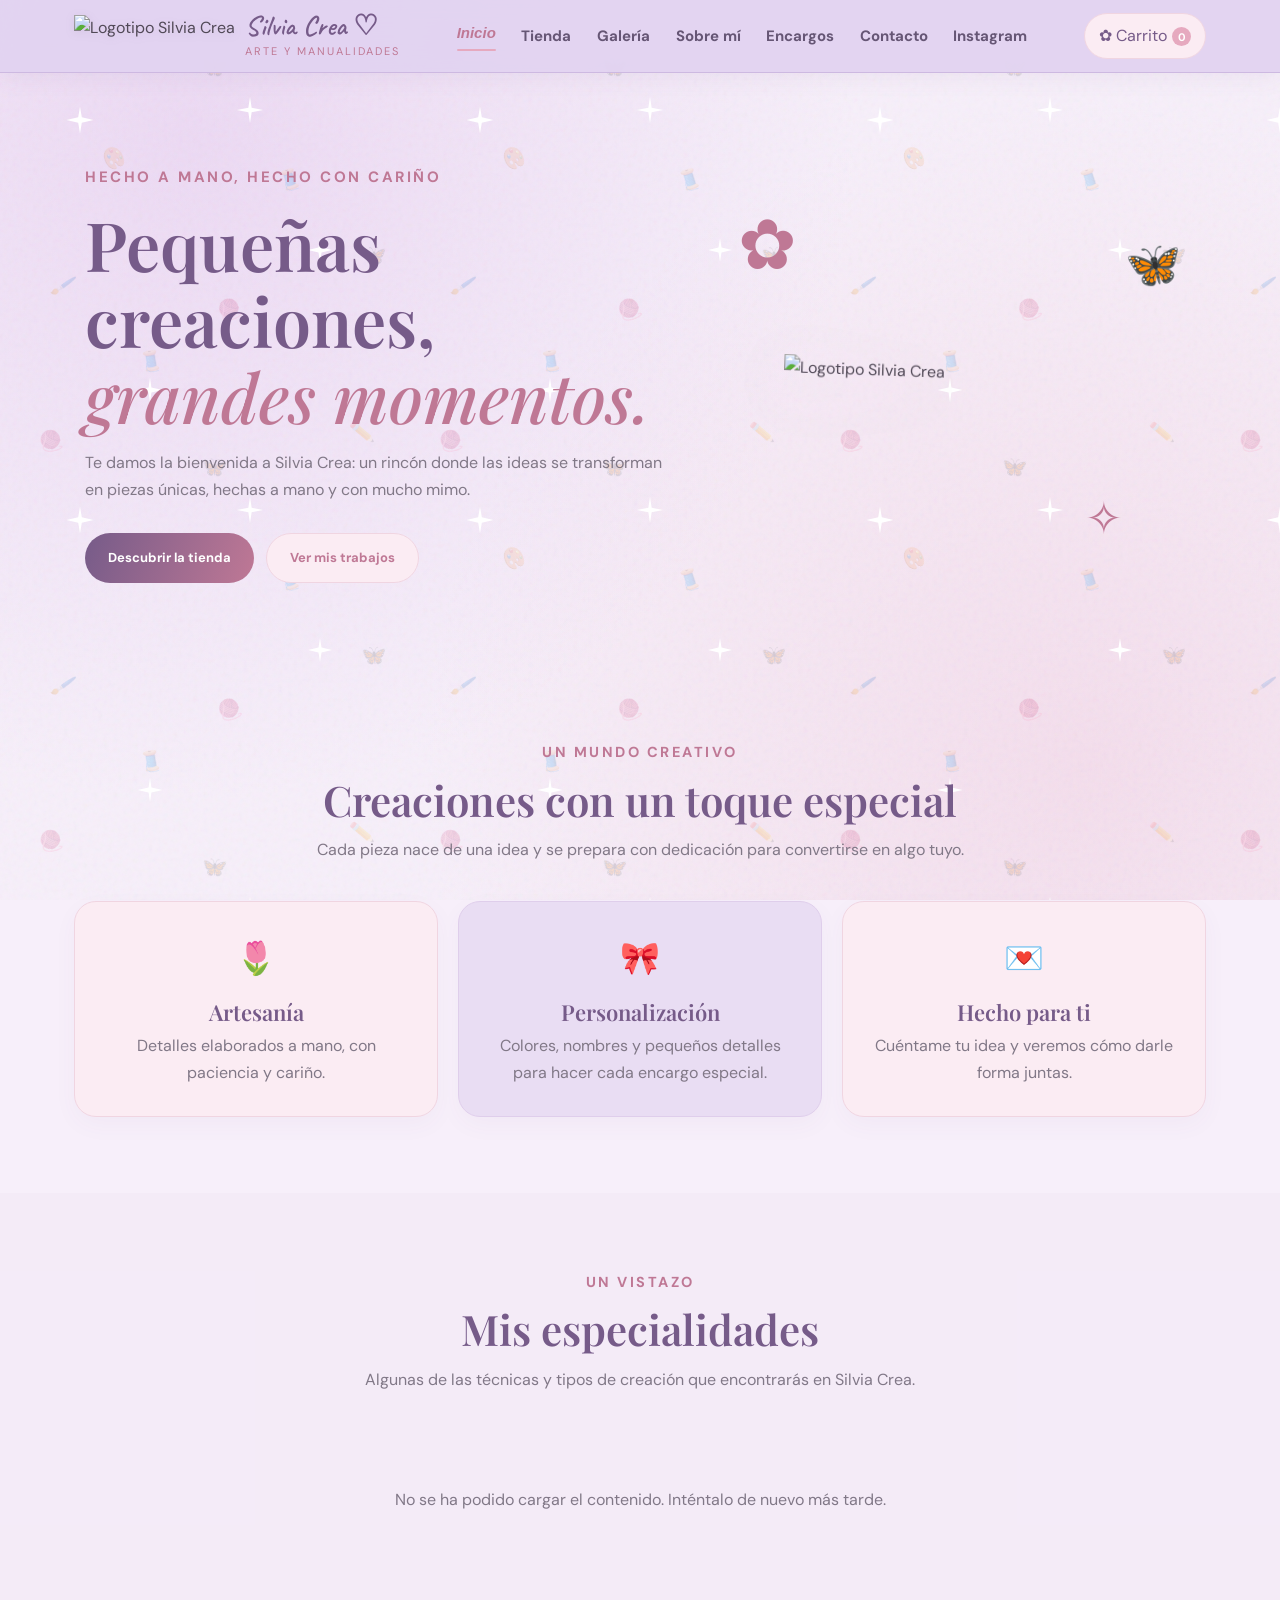
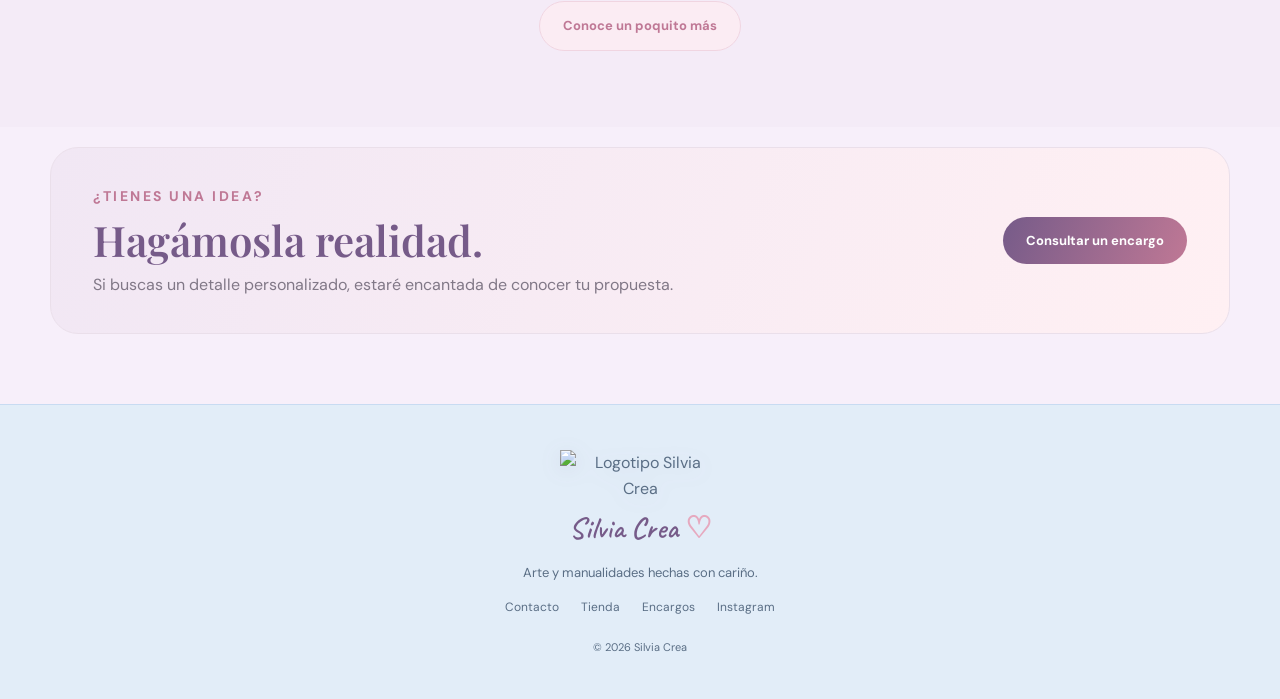
==== commit 4dc8b833: "Add files via upload" ====
--- a/index.html
+++ b/index.html
@@ -61,9 +61,6 @@
 </footer>
 
 <div class="sparkles" aria-hidden="true"></div>
-<div class="butterfly butterfly-one" aria-hidden="true"><span class="butterfly-inner">🦋</span></div>
-<div class="butterfly butterfly-two" aria-hidden="true"><span class="butterfly-inner" style="transform: scaleX(-1);">🦋</span></div>
-<div class="butterfly butterfly-three" aria-hidden="true"><span class="butterfly-inner">🦋</span></div>
 
 <div class="drawer-backdrop" data-close-cart></div>
 <aside class="cart-drawer" aria-label="Carrito" aria-hidden="true">
--- a/css/estilos.css
+++ b/css/estilos.css
@@ -5,13 +5,12 @@
 
 body{  
  margin:0;  
- background-color: #e8d9eb; /* Fondo intermedio para que resalten los detalles */
+ background-color: #f7effa;
  background-image: 
    var(--svg-emojis),
-   url("data:image/svg+xml,%3Csvg viewBox='0 0 300 300' xmlns='http://www.w3.org/2000/svg'%3E%3Cfilter id='paper'%3E%3CfeTurbulence type='fractalNoise' baseFrequency='0.02' numOctaves='3' result='noise'/%3E%3CfeColorMatrix type='matrix' values='1 0 0 0 0 0 1 0 0 0 0 0 1 0 0 0 0 0 0.08 0'/%3E%3C/filter%3E%3Crect width='100%25' height='100%25' filter='url(%23paper)'/%3E%3C/svg%3E"),
-   radial-gradient(circle at 10% 20%, rgba(118,91,137, 0.22), transparent 60%),
-   radial-gradient(circle at 85% 85%, rgba(191,120,149, 0.20), transparent 60%),
-   radial-gradient(circle at 50% 50%, rgba(200,175,225, 0.30), transparent 60%);
+   url("data:image/svg+xml,%3Csvg viewBox='0 0 200 200' xmlns='http://www.w3.org/2000/svg'%3E%3Cfilter id='noise'%3E%3CfeTurbulence type='fractalNoise' baseFrequency='0.9' numOctaves='3' stitchTiles='stitch'/%3E%3C/filter%3E%3Crect width='100%25' height='100%25' filter='url(%23noise)' opacity='0.06'/%3E%3C/svg%3E"),
+   radial-gradient(circle at 15% 15%, rgba(220,185,235,0.4), transparent 50%),
+   radial-gradient(circle at 85% 85%, rgba(240,195,215,0.4), transparent 50%);
  background-attachment: fixed;  
  color:var(--ink);  
  font-family:var(--sans);  
@@ -161,23 +160,22 @@
 .footer-links{display:flex;justify-content:center;gap:22px;font-size:12px;margin-bottom:15px}
 .site-footer small{font-size:11px}
 
-/* Destellos / Estrellitas (Background Sparkles) */
-.sparkles {position: fixed;inset: 0;pointer-events: none;z-index: -2;background-image: url("data:image/svg+xml,%3Csvg width='400' height='400' viewBox='0 0 400 400' xmlns='http://www.w3.org/2000/svg'%3E%3Cpath d='M200,50 L203,97 L250,100 L203,103 L200,150 L197,103 L150,100 L197,97 Z' fill='%23ffffff' opacity='1' transform='scale(0.18) translate(100, 200)'/%3E%3Cpath d='M200,50 L202,98 L250,100 L202,102 L200,150 L198,102 L150,100 L198,98 Z' fill='%23ffffff' opacity='0.85' transform='scale(0.2) translate(1500, 1200)'/%3E%3Cpath d='M200,50 L204,96 L250,100 L204,104 L200,150 L196,104 L150,100 L196,96 Z' fill='%23ffffff' opacity='0.9' transform='scale(0.12) translate(2800, 500)'/%3E%3Cpath d='M200,50 L203,97 L250,100 L203,103 L200,150 L197,103 L150,100 L197,97 Z' fill='%23ffffff' opacity='0.75' transform='scale(0.16) translate(600, 2200)'/%3E%3Cpath d='M200,50 L203,97 L250,100 L203,103 L200,150 L197,103 L150,100 L197,97 Z' fill='%23ffffff' opacity='0.9' transform='scale(0.14) translate(2200, 1800)'/%3E%3C/svg%3E");background-size: 320px 320px;animation: twinkle 4s ease-in-out infinite alternate;}
-@keyframes twinkle {0% { opacity: 0.2; transform:scale(0.95); } 100% { opacity: 1; transform: scale(1.15); filter: drop-shadow(0 0 6px rgba(255,255,255,0.8)); }}
-
-/* Mariposas animadas */
-.butterfly{position:fixed;z-index:-1;pointer-events:none;opacity:0.65;}
-.butterfly-inner{display:inline-block;font-size:24px;filter:drop-shadow(0 4px 6px rgba(107,78,117,0.25));transform-origin:center;animation:flap 0.8s ease-in-out infinite alternate;}
-@keyframes flap {0% { transform: scaleX(1) translateY(0px) rotate(-8deg); } 100% { transform: scaleX(0.15) translateY(-5px) rotate(8deg); }}
-.butterfly-one{animation:flyX1 45s linear infinite, flyY1 14s ease-in-out infinite alternate;}
-.butterfly-two{animation:flyX2 55s linear infinite, flyY2 18s ease-in-out infinite alternate; animation-delay:-15s;}
-.butterfly-three{animation:flyX3 65s linear infinite, flyY3 22s ease-in-out infinite alternate; animation-delay:-35s;}
-@keyframes flyX1 {0% { left: -10%; } 100% { left: 110%; }}
-@keyframes flyY1 {0% { top: 20%; } 100% { top: 40%; }}
-@keyframes flyX2 {0% { right: -10%; } 100% { right: 110%; }}
-@keyframes flyY2 {0% { top: 60%; } 100% { top: 85%; }}
-@keyframes flyX3 {0% { left: -10%; } 100% { left: 110%; }}
-@keyframes flyY3 {0% { top: 80%; } 100% { top: 50%; }}
+/* Destellos / Estrellitas (Background Sparkles mejorado y distanciado) */
+.sparkles, .sparkles::after {position: fixed;inset: 0;pointer-events: none;z-index: -2;background-size: 400px 400px;}
+.sparkles {
+    background-image: url("data:image/svg+xml,%3Csvg width='400' height='400' xmlns='http://www.w3.org/2000/svg'%3E%3Cg fill='%23ffffff'%3E%3Cpath d='M0,-15 L2,-3 L15,0 L2,3 L0,15 L-2,3 L-15,0 L-2,-3 Z' transform='translate(80, 120) scale(0.9)'/%3E%3Cpath d='M0,-20 L2.5,-4 L20,0 L2.5,4 L0,20 L-2.5,4 L-20,0 L-2.5,-4 Z' transform='translate(320, 250) scale(0.6)'/%3E%3C/g%3E%3C/svg%3E");
+    animation: twinkle 3s ease-in-out infinite alternate;
+}
+.sparkles::after {
+    content: "";
+    background-image: url("data:image/svg+xml,%3Csvg width='400' height='400' xmlns='http://www.w3.org/2000/svg'%3E%3Cg fill='%23ffffff'%3E%3Cpath d='M0,-12 L1.5,-2 L12,0 L1.5,2 L0,12 L-1.5,2 L-12,0 L-1.5,-2 Z' transform='translate(200, 60) scale(1.1)'/%3E%3Cpath d='M0,-18 L2,-3.5 L18,0 L2,3.5 L0,18 L-2,3.5 L-18,0 L-2,-3.5 Z' transform='translate(100, 340) scale(0.7)'/%3E%3C/g%3E%3C/svg%3E");
+    animation: twinkle 4.5s ease-in-out infinite alternate-reverse;
+    background-position: 50px 50px;
+}
+@keyframes twinkle {
+    0% { opacity: 0; filter: drop-shadow(0 0 0 rgba(255,255,255,0)); transform: scale(0.9); }
+    100% { opacity: 1; filter: drop-shadow(0 0 10px rgba(255,255,255,1)); transform: scale(1.2); }
+}
 
 .drawer-backdrop,.modal-backdrop{position:fixed;inset:0;background:rgba(48,36,53,.35);z-index:90;opacity:0;visibility:hidden;transition:.25s}
 .drawer-backdrop.open,.modal-backdrop.open{opacity:1;visibility:visible}
@@ -276,8 +274,6 @@
  .fs-modal-close{right:12px; top:12px}
  .modal-copy{padding:25px}
  .modal-copy h2{font-size:25px}
- .butterfly{display:none}  
- .sparkles{display:none}
 }   
 @media(prefers-reduced-motion:reduce){*,*::before,*::after{scroll-behavior:auto!important;animation-duration:.01ms!important;animation-iteration-count:1!important;transition-duration:.01ms!important}}   
   
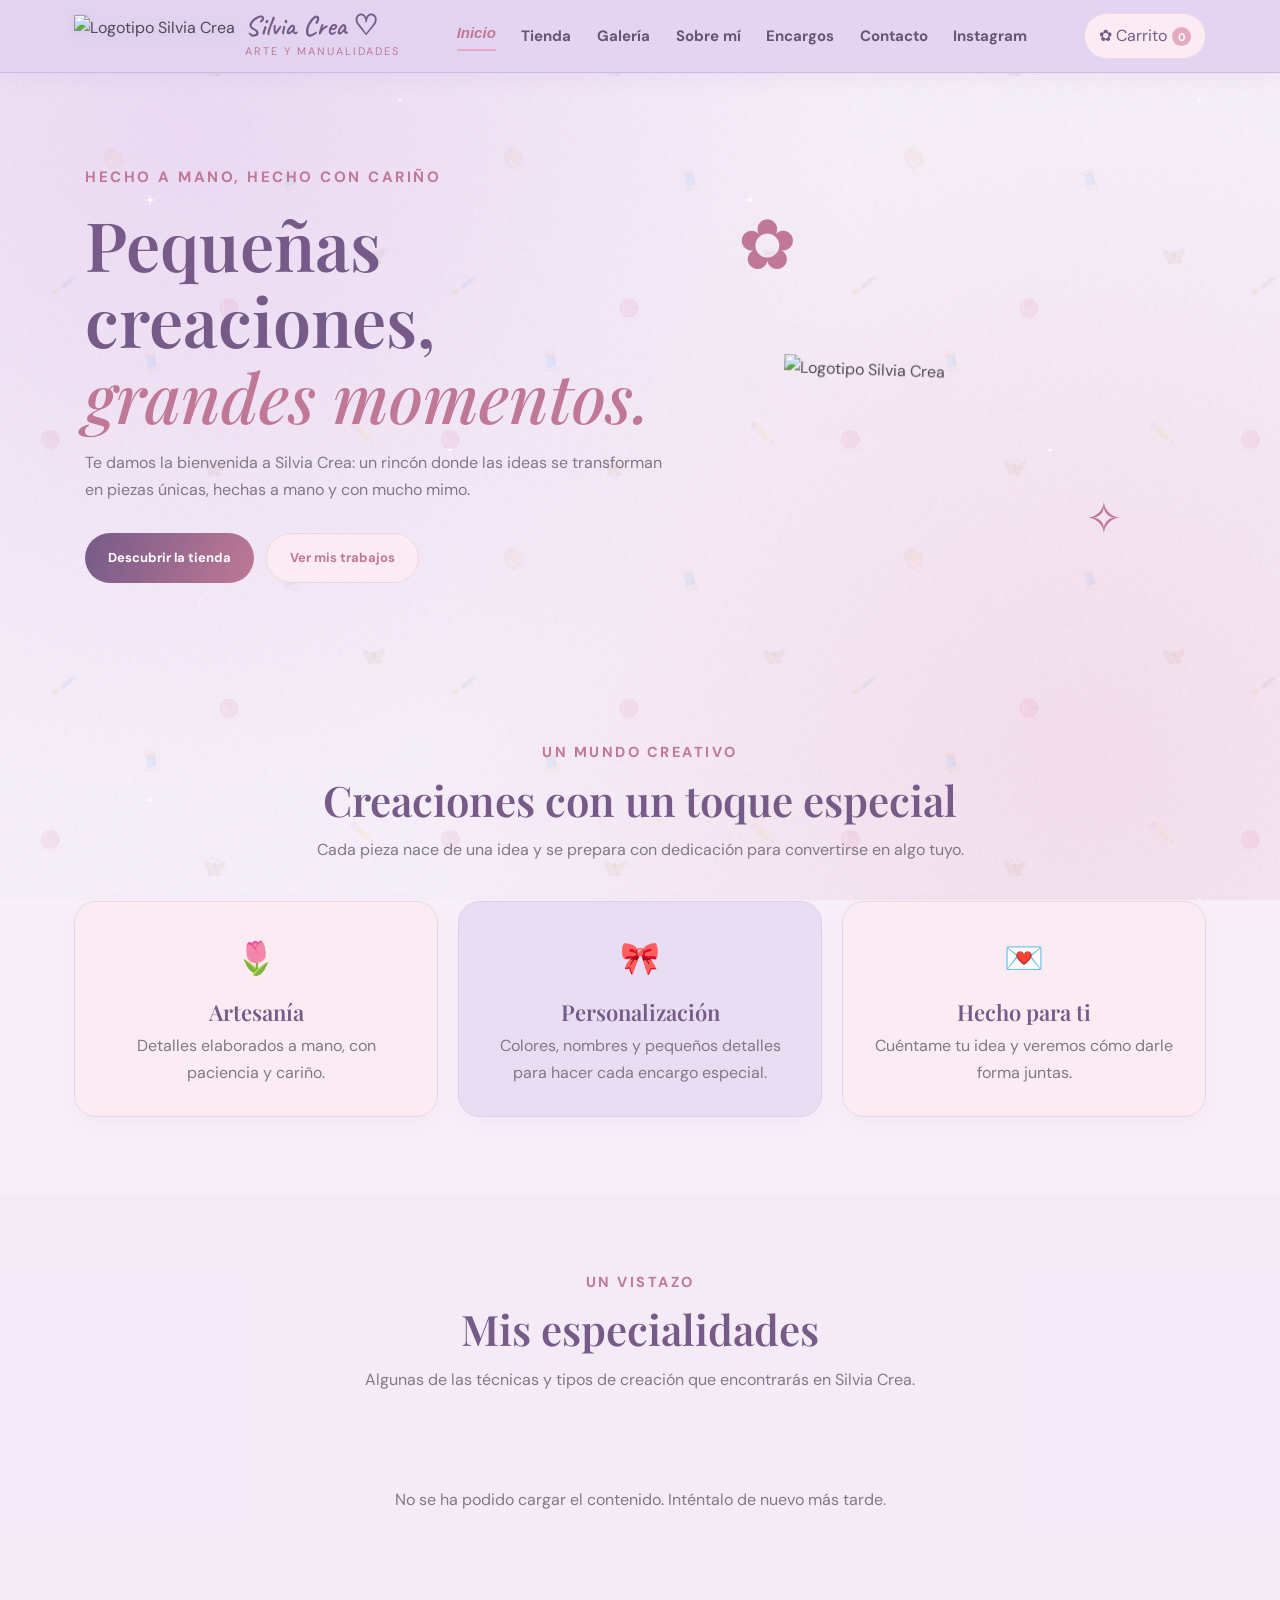
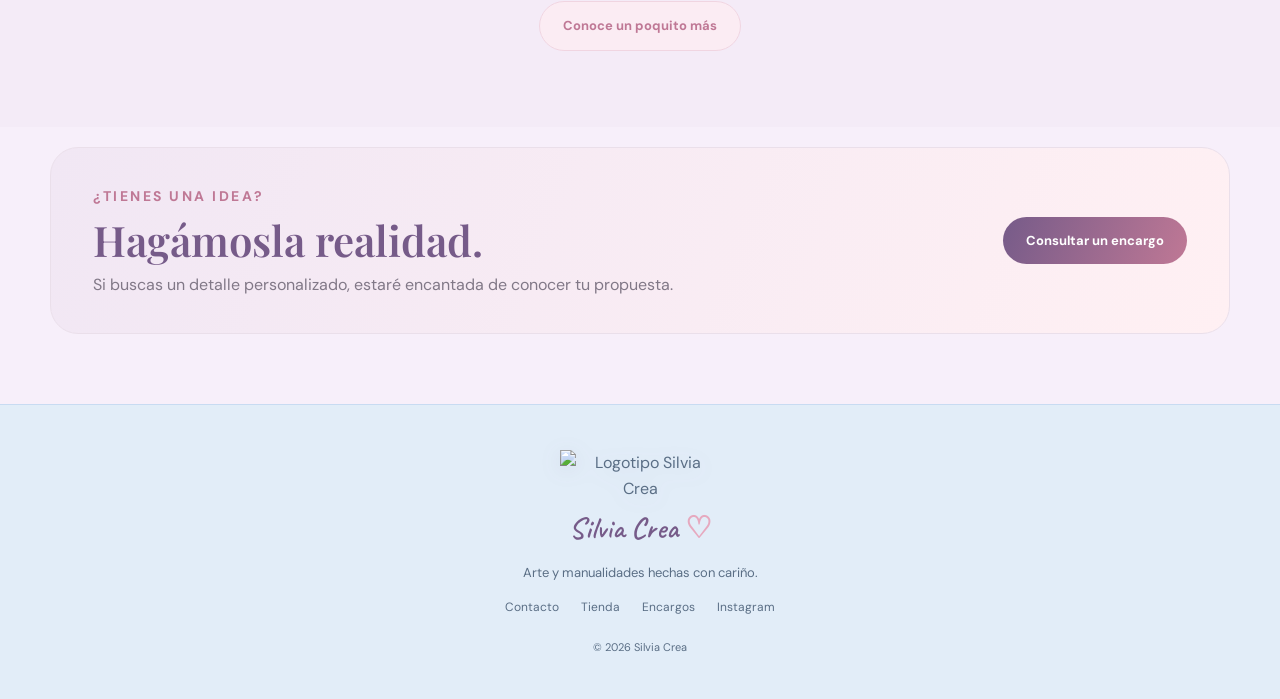
==== commit ac1076d9: "Add files via upload" ====
--- a/index.html
+++ b/index.html
@@ -32,7 +32,7 @@
  <p>Te damos la bienvenida a Silvia Crea: un rincón donde las ideas se transforman en piezas únicas, hechas a mano y con mucho mimo.</p>
  <div class="hero-actions"><a class="btn btn-primary" href="tienda.html">Descubrir la tienda</a><a class="btn btn-soft" href="galeria.html">Ver mis trabajos</a></div>
  </div>
- <div class="hero-art" aria-label="Ilustración decorativa artesanal"><span class="art-flower">✿</span><span class="art-butterfly">🦋</span><img src="https://i.imgur.com/F84jcJa.png" alt="Logotipo Silvia Crea" class="hero-logo"><span class="art-spark">✧</span></div>
+ <div class="hero-art" aria-label="Ilustración decorativa artesanal"><span class="art-flower">✿</span><span class="art-spark">✧</span><img src="https://i.imgur.com/F84jcJa.png" alt="Logotipo Silvia Crea" class="hero-logo"></div>
 </section>
 <section class="section intro-section">
  <div class="section-heading"><span class="eyebrow" style="font-size: 14.5px;">Un mundo creativo</span><h2>Creaciones con un toque especial</h2><p>Cada pieza nace de una idea y se prepara con dedicación para convertirse en algo tuyo.</p></div>
--- a/css/estilos.css
+++ b/css/estilos.css
@@ -1,16 +1,16 @@
 :root{--lilac:#b99acb;--lilac-dark:#765b89;--lilac-pale:#f0e7f4;--pink:#e6a9bf;--pink-dark:#bf7895;--pink-soft:#fbecf3;--blue-pastel:#e2edf8;--blue-pastel-soft:#f1f6fc;--lilac-card:#e9ddf3;--white-lilac:#f7f0fb;--cream:#fffaf5;--ink:#514957;--muted:#817887;--line:#eadfea;--white:#fff;--shadow:0 18px 50px rgba(107,78,117,.10);--serif:"Playfair Display",Georgia,serif;--sans:"DM Sans",Arial,sans-serif;--script:"Caveat",cursive;
---svg-emojis: url("data:image/svg+xml,%3Csvg width='400' height='400' xmlns='http://www.w3.org/2000/svg'%3E%3Cg font-size='20' opacity='0.16'%3E%3Ctext x='40' y='50' transform='rotate(-12 40 50)'%3E🧶%3C/text%3E%3Ctext x='200' y='70' transform='rotate(15 200 70)'%3E🦋%3C/text%3E%3Ctext x='350' y='40' transform='rotate(-5 350 40)'%3E✏️%3C/text%3E%3Ctext x='100' y='160' transform='rotate(22 100 160)'%3E🎨%3C/text%3E%3Ctext x='280' y='190' transform='rotate(-18 280 190)'%3E🧵%3C/text%3E%3Ctext x='50' y='290' transform='rotate(10 50 290)'%3E🖌️%3C/text%3E%3Ctext x='220' y='320' transform='rotate(-20 220 320)'%3E🧶%3C/text%3E%3Ctext x='360' y='260' transform='rotate(8 360 260)'%3E🦋%3C/text%3E%3Ctext x='140' y='370' transform='rotate(-10 140 370)'%3E🧵%3C/text%3E%3C/g%3E%3C/svg%3E");
+--svg-emojis: url("data:image/svg+xml,%3Csvg width='400' height='400' xmlns='http://www.w3.org/2000/svg'%3E%3Cg font-size='20' opacity='0.08'%3E%3Ctext x='40' y='50' transform='rotate(-12 40 50)'%3E🧶%3C/text%3E%3Ctext x='200' y='70' transform='rotate(15 200 70)'%3E🦋%3C/text%3E%3Ctext x='350' y='40' transform='rotate(-5 350 40)'%3E✏️%3C/text%3E%3Ctext x='100' y='160' transform='rotate(22 100 160)'%3E🎨%3C/text%3E%3Ctext x='280' y='190' transform='rotate(-18 280 190)'%3E🧵%3C/text%3E%3Ctext x='50' y='290' transform='rotate(10 50 290)'%3E🖌️%3C/text%3E%3Ctext x='220' y='320' transform='rotate(-20 220 320)'%3E🧶%3C/text%3E%3Ctext x='360' y='260' transform='rotate(8 360 260)'%3E🦋%3C/text%3E%3Ctext x='140' y='370' transform='rotate(-10 140 370)'%3E🧵%3C/text%3E%3C/g%3E%3C/svg%3E");
 }   
 *{box-sizing:border-box}html{scroll-behavior:smooth}  
 
 body{  
  margin:0;  
- background-color: #f7effa;
+ background-color: #f7effa;  
  background-image: 
    var(--svg-emojis),
-   url("data:image/svg+xml,%3Csvg viewBox='0 0 200 200' xmlns='http://www.w3.org/2000/svg'%3E%3Cfilter id='noise'%3E%3CfeTurbulence type='fractalNoise' baseFrequency='0.9' numOctaves='3' stitchTiles='stitch'/%3E%3C/filter%3E%3Crect width='100%25' height='100%25' filter='url(%23noise)' opacity='0.06'/%3E%3C/svg%3E"),
-   radial-gradient(circle at 15% 15%, rgba(220,185,235,0.4), transparent 50%),
-   radial-gradient(circle at 85% 85%, rgba(240,195,215,0.4), transparent 50%);
+   url("data:image/svg+xml,%3Csvg viewBox='0 0 200 200' xmlns='http://www.w3.org/2000/svg'%3E%3Cfilter id='noise'%3E%3CfeTurbulence type='fractalNoise' baseFrequency='0.9' numOctaves='3' stitchTiles='stitch'/%3E%3C/filter%3E%3Crect width='100%25' height='100%25' filter='url(%23noise)' opacity='0.06'/%3E%3C/svg%3E"), 
+   radial-gradient(circle at 15% 15%, rgba(220,185,235,0.4), transparent 50%), 
+   radial-gradient(circle at 85% 85%, rgba(240,195,215,0.4), transparent 50%);  
  background-attachment: fixed;  
  color:var(--ink);  
  font-family:var(--sans);  
@@ -160,21 +160,22 @@
 .footer-links{display:flex;justify-content:center;gap:22px;font-size:12px;margin-bottom:15px}
 .site-footer small{font-size:11px}
 
-/* Destellos / Estrellitas (Background Sparkles mejorado y distanciado) */
-.sparkles, .sparkles::after {position: fixed;inset: 0;pointer-events: none;z-index: -2;background-size: 400px 400px;}
+/* Destellos / Estrellitas (Esparcidas, pequeñas y animadas) */
+.sparkles, .sparkles::after {position: fixed;inset: 0;pointer-events: none;z-index: -2;}
 .sparkles {
-    background-image: url("data:image/svg+xml,%3Csvg width='400' height='400' xmlns='http://www.w3.org/2000/svg'%3E%3Cg fill='%23ffffff'%3E%3Cpath d='M0,-15 L2,-3 L15,0 L2,3 L0,15 L-2,3 L-15,0 L-2,-3 Z' transform='translate(80, 120) scale(0.9)'/%3E%3Cpath d='M0,-20 L2.5,-4 L20,0 L2.5,4 L0,20 L-2.5,4 L-20,0 L-2.5,-4 Z' transform='translate(320, 250) scale(0.6)'/%3E%3C/g%3E%3C/svg%3E");
-    animation: twinkle 3s ease-in-out infinite alternate;
+    background-image: url("data:image/svg+xml,%3Csvg width='600' height='600' xmlns='http://www.w3.org/2000/svg'%3E%3Cg fill='%23ffffff'%3E%3Cpath d='M0,-15 L2,-3 L15,0 L2,3 L0,15 L-2,3 L-15,0 L-2,-3 Z' transform='translate(150, 200) scale(0.35)'/%3E%3Cpath d='M0,-20 L2.5,-4 L20,0 L2.5,4 L0,20 L-2.5,4 L-20,0 L-2.5,-4 Z' transform='translate(450, 450) scale(0.2)'/%3E%3C/g%3E%3C/svg%3E");
+    background-size: 600px 600px;
+    animation: twinkle 3.5s ease-in-out infinite alternate;
 }
 .sparkles::after {
     content: "";
-    background-image: url("data:image/svg+xml,%3Csvg width='400' height='400' xmlns='http://www.w3.org/2000/svg'%3E%3Cg fill='%23ffffff'%3E%3Cpath d='M0,-12 L1.5,-2 L12,0 L1.5,2 L0,12 L-1.5,2 L-12,0 L-1.5,-2 Z' transform='translate(200, 60) scale(1.1)'/%3E%3Cpath d='M0,-18 L2,-3.5 L18,0 L2,3.5 L0,18 L-2,3.5 L-18,0 L-2,-3.5 Z' transform='translate(100, 340) scale(0.7)'/%3E%3C/g%3E%3C/svg%3E");
-    animation: twinkle 4.5s ease-in-out infinite alternate-reverse;
-    background-position: 50px 50px;
+    background-image: url("data:image/svg+xml,%3Csvg width='800' height='800' xmlns='http://www.w3.org/2000/svg'%3E%3Cg fill='%23ffffff'%3E%3Cpath d='M0,-12 L1.5,-2 L12,0 L1.5,2 L0,12 L-1.5,2 L-12,0 L-1.5,-2 Z' transform='translate(400, 100) scale(0.25)'/%3E%3Cpath d='M0,-18 L2,-3.5 L18,0 L2,3.5 L0,18 L-2,3.5 L-18,0 L-2,-3.5 Z' transform='translate(200, 600) scale(0.15)'/%3E%3C/g%3E%3C/svg%3E");
+    background-size: 800px 800px;
+    animation: twinkle 5s ease-in-out infinite alternate-reverse;
 }
 @keyframes twinkle {
-    0% { opacity: 0; filter: drop-shadow(0 0 0 rgba(255,255,255,0)); transform: scale(0.9); }
-    100% { opacity: 1; filter: drop-shadow(0 0 10px rgba(255,255,255,1)); transform: scale(1.2); }
+    0% { opacity: 0; filter: drop-shadow(0 0 1px rgba(255,255,255,0.2)); }
+    100% { opacity: 0.6; filter: drop-shadow(0 0 6px rgba(255,255,255,1)); }
 }
 
 .drawer-backdrop,.modal-backdrop{position:fixed;inset:0;background:rgba(48,36,53,.35);z-index:90;opacity:0;visibility:hidden;transition:.25s}
